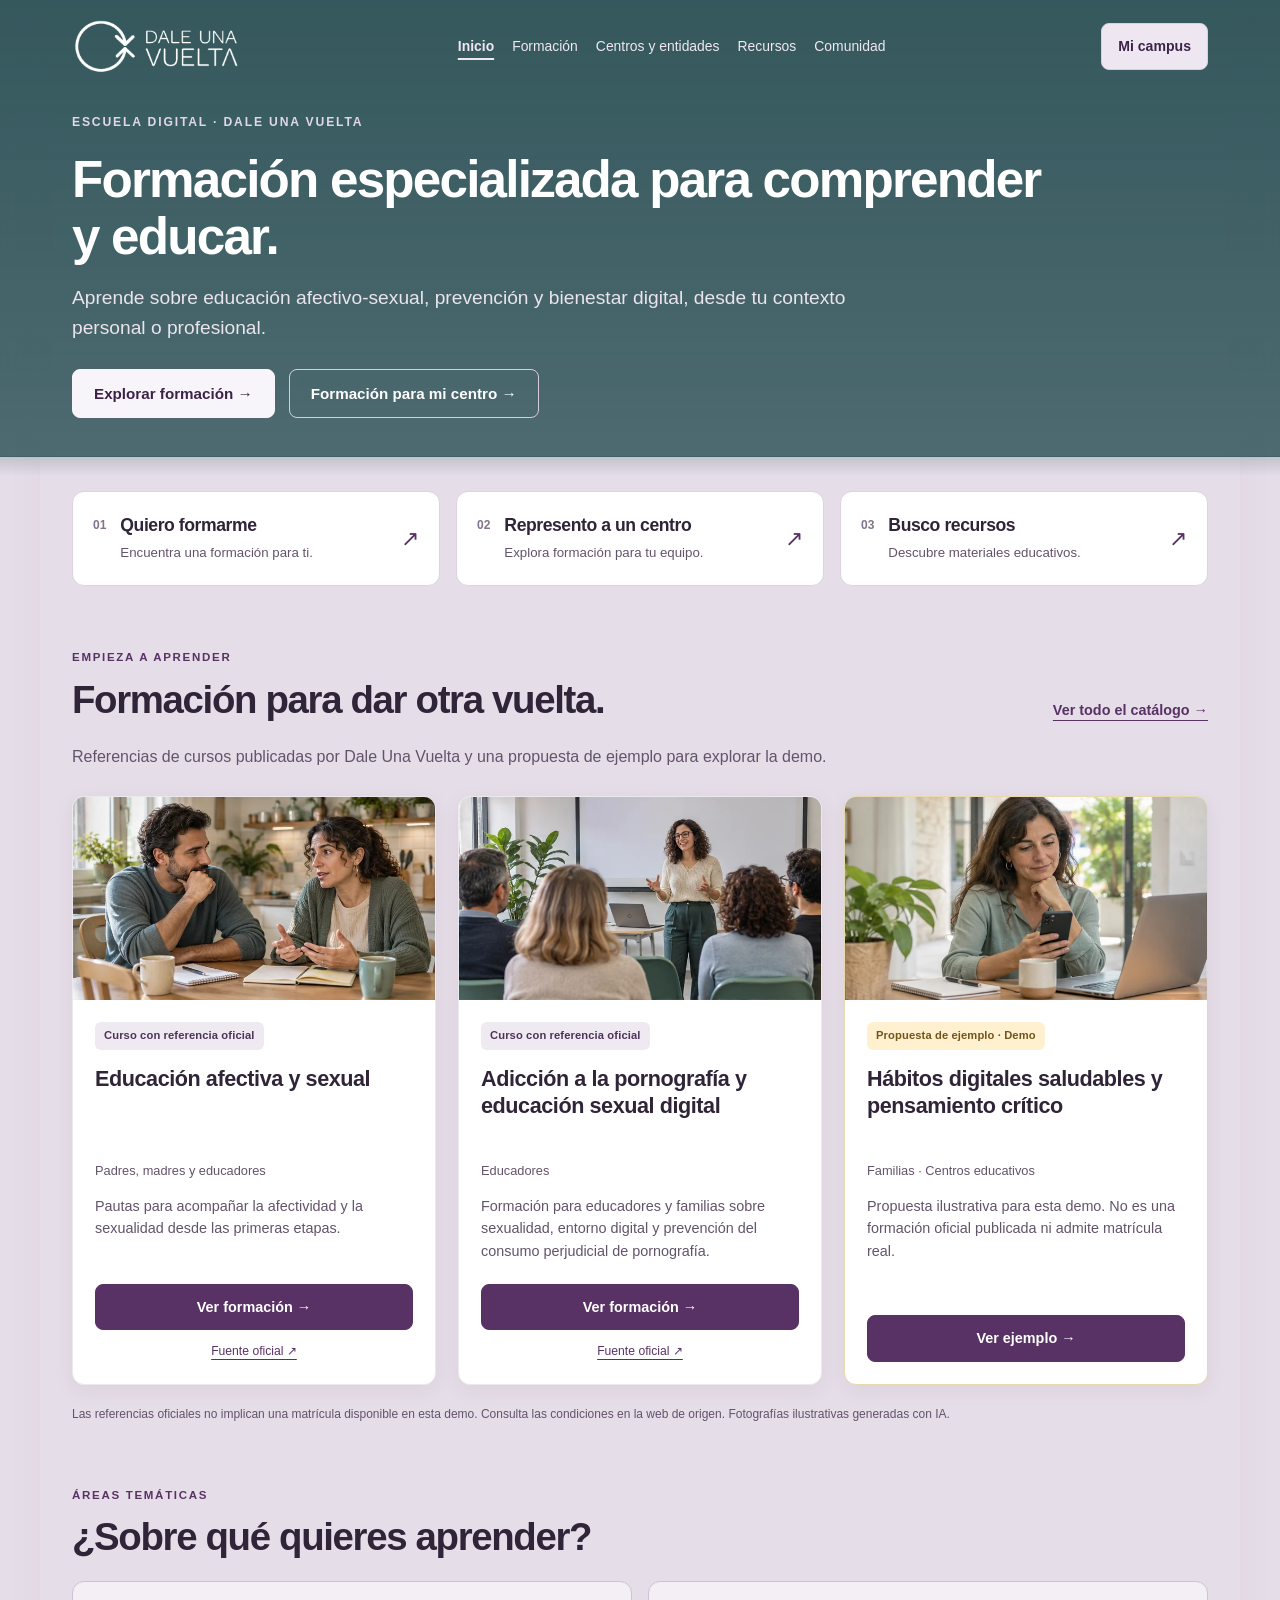
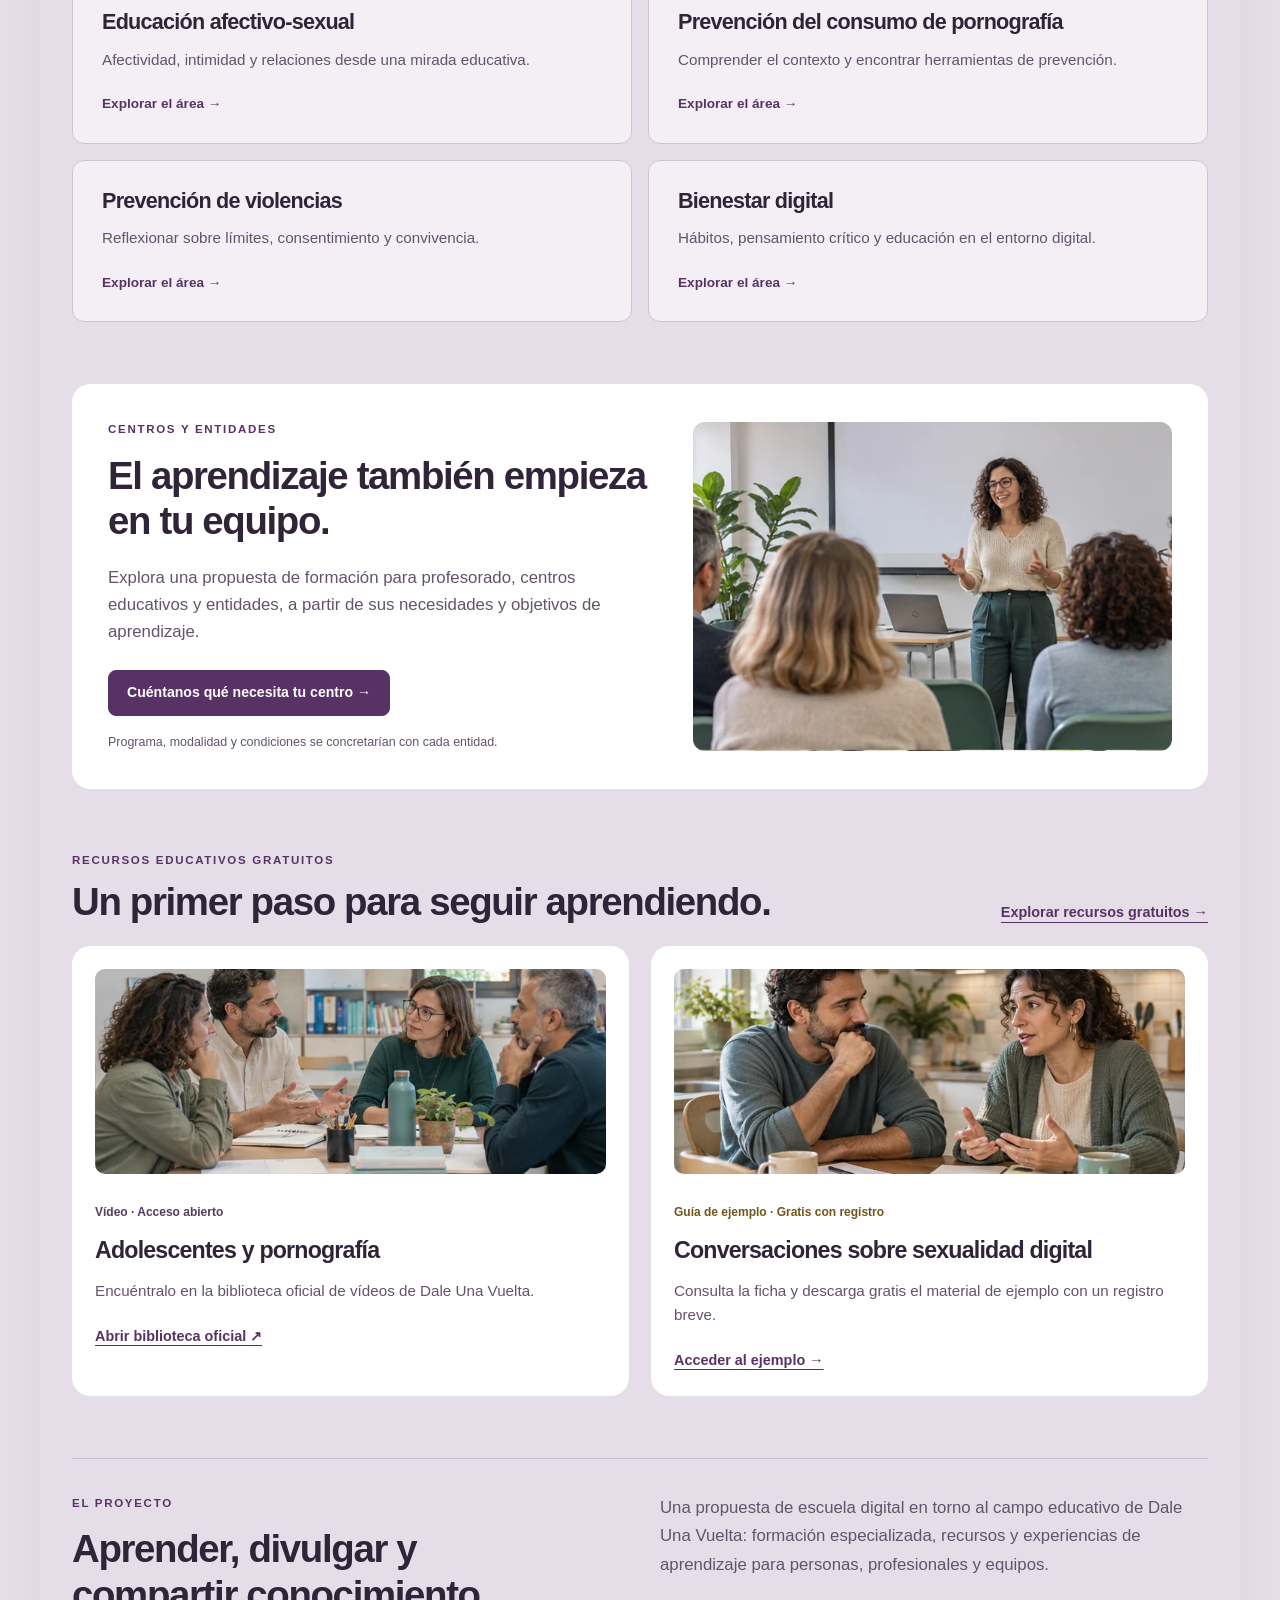
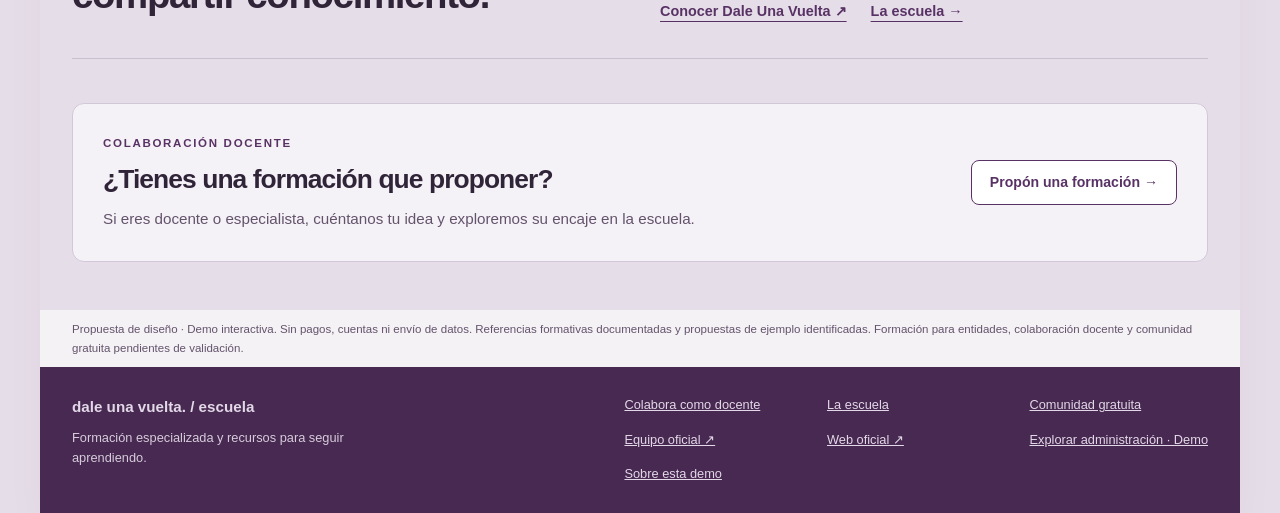
==== campus-original/index.html @ daefb583 "Recupera el campus original de Dale Una Vuelta con la paleta ASEDEM" ====
<!doctype html>
<html lang="es"><head><meta charset="utf-8"><meta name="viewport" content="width=device-width,initial-scale=1"><meta name="description" content="Escuela Dale Una Vuelta: formación especializada, recursos educativos y aprendizaje compartido."><title>Escuela Dale Una Vuelta</title><link rel="stylesheet" href="css/styles.css"><script defer src="js/data.js"></script><script defer src="js/photos.js"></script><script defer src="js/resources.js"></script><script defer src="js/community.js"></script><script defer src="js/course.js"></script><script defer src="js/catalog.js"></script><script defer src="js/home.js"></script><script defer src="js/professionals.js"></script><script defer src="js/campus.js"></script><script defer src="js/enrolment.js"></script><script defer src="js/unit.js"></script><script defer src="js/learning-content.js"></script><script defer src="js/learning-units.js"></script><script defer src="js/landing.js"></script><script defer src="js/campus-dashboard.js"></script><script defer src="js/campus-services.js"></script><script defer src="js/app.js"></script></head><body>
<a class="skip" href="#main">Saltar al contenido</a><div class="shell">
<header class="site-header"><div class="header-inner"><a class="brand" href="#/" aria-label="Dale Una Vuelta, inicio"><img src="assets/duv-logo.png" alt="Dale Una Vuelta" width="1006" height="338"></a><nav id="site-nav" class="site-nav" aria-label="Navegación principal"><a href="#/" data-nav="inicio">Inicio</a><a href="#/formacion" data-nav="catalogo">Formación</a><a href="#/centros-y-entidades" data-nav="centros">Centros y entidades</a><a href="#/recursos" data-nav="recursos">Recursos</a><a href="#/comunidad" data-nav="comunidad">Comunidad</a></nav><div id="campus-user" hidden></div><div class="header-controls"><a href="#/campus" data-nav="campus" class="campus-link">Mi campus</a><button class="menu-toggle" aria-controls="site-nav" aria-expanded="false">Menú</button></div></div><div id="header-mission" class="header-mission"><div class="header-mission-content"><div class="home-hero-eyebrow">Escuela digital · Dale Una Vuelta</div><h1>Formación especializada para comprender y educar.</h1><p>Aprende sobre educación afectivo-sexual, prevención y bienestar digital, desde tu contexto personal o profesional.</p><div class="actions home-hero-actions"><a class="primary" href="#/formacion">Explorar formación →</a><a class="secondary" href="#/centros-y-entidades">Formación para mi centro →</a></div></div></div></header>
<main id="main" tabindex="-1">
<aside id="campus-sidebar" hidden></aside>
<section id="inicio" class="view page home-page home-redesign">
<section class="home-profiles" aria-labelledby="home-profiles-title"><h2 id="home-profiles-title" class="sr-only">Encuentra tu punto de partida</h2><a href="#/formacion" class="home-profile"><span class="home-profile-number" aria-hidden="true">01</span><div><h3>Quiero formarme</h3><p>Encuentra una formación para ti.</p></div><span aria-hidden="true">↗</span></a><a href="#/centros-y-entidades" class="home-profile"><span class="home-profile-number" aria-hidden="true">02</span><div><h3>Represento a un centro</h3><p>Explora formación para tu equipo.</p></div><span aria-hidden="true">↗</span></a><a href="#/recursos" class="home-profile"><span class="home-profile-number" aria-hidden="true">03</span><div><h3>Busco recursos</h3><p>Descubre materiales educativos.</p></div><span aria-hidden="true">↗</span></a></section>
<section class="home-section" aria-labelledby="home-courses-title"><div class="home-section-heading"><div><div class="eyebrow">Empieza a aprender</div><h2 id="home-courses-title">Formación para dar otra vuelta.</h2></div><a class="home-text-link" href="#/formacion">Ver todo el catálogo →</a></div><p class="home-section-lead">Referencias de cursos publicadas por Dale Una Vuelta y una propuesta de ejemplo para explorar la demo.</p><div id="home-featured-courses" class="home-course-grid"></div><p class="small home-source-note">Las referencias oficiales no implican una matrícula disponible en esta demo. Consulta las condiciones en la web de origen. Fotografías ilustrativas generadas con IA.</p></section>
<section class="home-section home-topics" aria-labelledby="home-topics-title"><div class="home-section-heading"><div><div class="eyebrow">Áreas temáticas</div><h2 id="home-topics-title">¿Sobre qué quieres aprender?</h2></div></div><div class="home-topic-grid"><a class="home-topic" href="#/formacion/tema/educacion-afectivo-sexual"><h3>Educación afectivo-sexual</h3><p>Afectividad, intimidad y relaciones desde una mirada educativa.</p><span>Explorar el área →</span></a><a class="home-topic" href="#/formacion/tema/prevencion-pornografia"><h3>Prevención del consumo de pornografía</h3><p>Comprender el contexto y encontrar herramientas de prevención.</p><span>Explorar el área →</span></a><a class="home-topic" href="#/formacion/tema/prevencion-violencias"><h3>Prevención de violencias</h3><p>Reflexionar sobre límites, consentimiento y convivencia.</p><span>Explorar el área →</span></a><a class="home-topic" href="#/formacion/tema/bienestar-digital"><h3>Bienestar digital</h3><p>Hábitos, pensamiento crítico y educación en el entorno digital.</p><span>Explorar el área →</span></a></div></section>
<section class="white-panel home-centres-feature" aria-labelledby="home-centres-title"><div><div class="eyebrow">Centros y entidades</div><h2 id="home-centres-title">El aprendizaje también empieza en tu equipo.</h2><p>Explora una propuesta de formación para profesorado, centros educativos y entidades, a partir de sus necesidades y objetivos de aprendizaje.</p><a class="primary" href="#/centros-y-entidades">Cuéntanos qué necesita tu centro →</a><p class="small">Programa, modalidad y condiciones se concretarían con cada entidad.</p></div><div class="resource-photo home-centres-image" data-resource-photo="1" role="img" aria-label="Fotografía ilustrativa generada con IA de una formación de adultos"></div></section>
<section class="home-section" aria-labelledby="home-resources-title"><div class="home-section-heading"><div><div class="eyebrow">Recursos educativos gratuitos</div><h2 id="home-resources-title">Un primer paso para seguir aprendiendo.</h2></div><a class="home-text-link" href="#/recursos">Explorar recursos gratuitos →</a></div><div class="home-resource-grid"><article class="white-panel home-resource"><div class="resource-photo" data-resource-photo="5" aria-hidden="true"></div><div><span class="home-resource-type">Vídeo · Acceso abierto</span><h3>Adolescentes y pornografía</h3><p>Encuéntralo en la biblioteca oficial de vídeos de Dale Una Vuelta.</p><a href="https://www.daleunavuelta.org/videos/" target="_blank" rel="noopener noreferrer">Abrir biblioteca oficial ↗</a></div></article><article class="white-panel home-resource"><div class="resource-photo" data-resource-photo="0" aria-hidden="true"></div><div><span class="home-resource-type home-example-type">Guía de ejemplo · Gratis con registro</span><h3>Conversaciones sobre sexualidad digital</h3><p>Consulta la ficha y descarga gratis el material de ejemplo con un registro breve.</p><a href="#/recurso/conversaciones-sexualidad-digital">Acceder al ejemplo →</a></div></article></div></section>
<section class="home-section home-about" aria-labelledby="home-about-title"><div><div class="eyebrow">El proyecto</div><h2 id="home-about-title">Aprender, divulgar y compartir conocimiento.</h2></div><div><p>Una propuesta de escuela digital en torno al campo educativo de Dale Una Vuelta: formación especializada, recursos y experiencias de aprendizaje para personas, profesionales y equipos.</p><div class="actions"><a class="home-text-link" href="https://www.daleunavuelta.org/" target="_blank" rel="noopener noreferrer">Conocer Dale Una Vuelta ↗</a><a class="home-text-link" href="#/la-escuela">La escuela →</a></div></div></section>
<aside class="home-collaboration" aria-labelledby="home-partner-title"><div><div class="eyebrow">Colaboración docente</div><h2 id="home-partner-title">¿Tienes una formación que proponer?</h2><p>Si eres docente o especialista, cuéntanos tu idea y exploremos su encaje en la escuela.</p></div><a class="secondary" href="#/colabora-como-docente">Propón una formación →</a></aside>
</section>
<section id="catalogo" class="view page marketplace-page" hidden><div class="marketplace-layout"><aside class="marketplace-sidebar" aria-label="Filtros de formación"><details id="catalog-sidebar-details" open><summary id="catalog-filter-summary">Filtros</summary><div class="sidebar-inner"><h2>Formación</h2><button class="all-courses-link" data-clear-catalog>Ver toda la oferta</button><div id="catalog-filter-groups"></div><p class="filter-disclaimer">Los filtros muestran valores disponibles. La modalidad de las propuestas de ejemplo está por definir.</p><button class="secondary sidebar-clear" data-clear-catalog>Restablecer todo</button></div></details></aside><div class="marketplace-content"><header class="marketplace-heading"><h1>Formación para comprender y acompañar.</h1><p>Talleres, seminarios y cursos online para familias, profesionales y centros educativos.</p></header><div class="marketplace-toolbar"><div><label for="catalog-search">Buscar formaciones</label><input id="catalog-search" type="search" placeholder="Buscar por título, tema o palabra clave…" autocomplete="off"></div><div><label for="catalog-sort">Ordenar formaciones</label><select id="catalog-sort"><option value="recommended">Publicadas primero</option><option value="title">Título: A–Z</option></select></div></div><p class="catalog-demo-note">Las referencias publicadas enlazan a su ficha y fuente oficial. Las tarjetas «Ejemplo» son ficticias. La titularidad y las colaboraciones se identificarán cuando estén confirmadas.</p><div class="catalog-status-row"><p id="catalog-count" role="status" aria-live="polite"></p><button class="catalog-reset-inline" data-clear-catalog>Restablecer todo</button></div><div id="catalog-active-filters" class="catalog-active-filters"></div><div id="catalog-sections"></div><p class="catalog-photo-note">Fotografías ilustrativas generadas con IA; no representan al equipo ni a participantes reales.</p></div></div></section>
<section id="ficha" class="view page" hidden></section>
<section id="inscripcion" class="view page checkout-page" hidden></section>
<section id="recursos" class="view page resource-page library-page" hidden>
 <header class="resource-heading white-panel"><p class="eyebrow">Recursos educativos</p><h1>Biblioteca de recursos gratuitos</h1><p>Guías, vídeos y materiales para familias y profesionales. Explora la biblioteca y consulta las fichas sin registrarte.</p></header>
 <label class="library-search-label" for="resource-search">Buscar recursos</label><input id="resource-search" type="search" placeholder="Busca por título o temática" autocomplete="off">
 <div id="resource-categories" class="library-categories" aria-label="Categorías de recursos"></div>
 <div class="library-controls">
  <label>Formato<select id="resource-format"><option value="">Todos los formatos</option></select></label>
  <label>Temática<select id="resource-theme"><option value="">Todas las temáticas</option></select></label>
  <button type="button" class="secondary" id="resource-clear">Restablecer filtros</button>
 </div>
 <p id="resource-count" role="status"></p><div id="resource-list" class="library-grid"></div>
 <aside class="library-separate"><h2>Materiales del campus</h2><p>Si estás siguiendo una formación, sus materiales complementarios están en el campus.</p><a href="#/campus/materiales">Ir a materiales del campus →</a></aside>
 <aside class="library-separate library-training"><p class="eyebrow">Formación · Sección independiente</p><h2>Profundiza con una formación</h2><p>Explora el curso de ejemplo sobre pornografía, adolescencia y educación sexual digital.</p><a href="#/curso/pornografia-adolescencia-educacion-sexual-digital">Ver ficha del curso →</a></aside>
</section>
<section id="recurso-registro" class="view page resource-page library-page" hidden></section>
<section id="campus-materiales" class="view page" hidden></section>
<section id="escuela" class="view page" hidden><div class="hero"><div><div class="eyebrow">La escuela · Propuesta conceptual</div><h1>Aprender para comprender y acompañar.</h1><p>Una propuesta que conecta formación, recursos educativos y comunidad alrededor del campo de trabajo de Dale Una Vuelta.</p><a class="primary" href="#/formacion">Explorar formaciones →</a></div><div class="scene scene-4" role="img" aria-label="Personas compartiendo conocimientos"></div></div><p class="note">Este apartado se desarrollará en el siguiente bloque de diseño.</p><a href="https://www.daleunavuelta.org/" target="_blank" rel="noopener noreferrer">Conocer la organización en su web oficial ↗</a></section>
<section id="docentes" class="view page learning-page" hidden>
<header class="learning-intro"><div class="eyebrow">Colaboración docente</div><h1>Comparte tu conocimiento en la escuela.</h1><p>Si eres docente, especialista o representas a una entidad, puedes proponer una formación para el catálogo de Escuela Dale Una Vuelta. La escuela estudiaría cada propuesta antes de incorporarla.</p></header>
<article class="white-panel professional-team"><div><h2>¿Qué puedes proponer?</h2><p>Un curso online, un taller práctico, un seminario o un itinerario para un equipo. Puedes partir de una idea o de materiales que ya hayas desarrollado.</p><button type="button" class="primary" data-professional-request="partner">Presentar una propuesta de curso →</button><p class="small centres-note">Formulario de demostración. Presentar una propuesta no implica su aceptación.</p></div><div class="resource-photo centres-photo" data-resource-photo="3" role="img" aria-label="Fotografía ilustrativa de profesionales compartiendo material educativo"></div></article>
<section class="white-panel learning-next"><h2>Qué valoraríamos</h2><ul><li>Encaje con la educación afectivo-sexual, el bienestar digital, la prevención de violencias u otras temáticas afines.</li><li>Un público bien definido, objetivos de aprendizaje observables y actividades aplicables a su contexto.</li><li>Contenidos rigurosos, fuentes identificables, materiales accesibles y un enfoque respetuoso.</li></ul></section>
<section class="centres-process" aria-labelledby="collaboration-process-title"><h2 id="collaboration-process-title">De la propuesta a la publicación</h2><ol><li class="white-panel"><h3>Presentación</h3><p>Describe el curso, a quién se dirige y qué podrá aplicar el alumnado.</p></li><li class="white-panel"><h3>Revisión</h3><p>El equipo estudiaría el encaje y podría pedir aclaraciones o ajustes pedagógicos.</p></li><li class="white-panel"><h3>Acuerdo y publicación</h3><p>Si la propuesta avanza, se acordarían las responsabilidades y condiciones. La publicación requeriría la validación final de la escuela.</p></li></ol></section>
<section class="learning-faq" aria-labelledby="collaboration-faq-title"><h2 id="collaboration-faq-title">Preguntas frecuentes</h2>
<details><summary>¿Cómo se tratarán la autoría y los derechos de uso?</summary><p>El reconocimiento de la autoría y los permisos de uso, adaptación y distribución se acordarían por escrito para cada colaboración.</p></details>
<details><summary>¿Quién se encargaría de la producción?</summary><p>La propuesta puede partir de materiales existentes o de un curso por desarrollar. El alcance del diseño pedagógico, la edición y la producción técnica se definiría en el acuerdo.</p></details>
<details><summary>¿Cómo se incorporaría la formación al catálogo?</summary><p>Las propuestas seleccionadas podrían incorporarse al catálogo tras la revisión, el acuerdo y la validación final. El marketplace se plantea como un catálogo seleccionado por la escuela.</p></details>
<details><summary>¿Hay condiciones económicas establecidas?</summary><p>El precio, la remuneración y el posible reparto de ingresos se negociarían individualmente antes de publicar. El envío de la propuesta no implica aceptación ni compromiso económico.</p></details>
</section>
<div class="white-panel learning-next"><h2>¿Tienes una formación en mente?</h2><button type="button" class="primary" data-professional-request="partner">Probar el formulario →</button></div>
</section>
<section id="comunidad" class="view page learning-page community-page" hidden>
<header class="learning-intro"><div class="eyebrow">Comunidad gratuita · Propuesta</div><h1>Aprender también es compartir.</h1><p>Un espacio abierto para descubrir recursos educativos y conectar miradas en torno a la educación, la prevención y el aprendizaje.</p></header>
<div class="community-possibilities"><article class="white-panel"><h2>Recursos abiertos</h2><p>Explora los vídeos y materiales de la biblioteca. Los recursos abiertos se pueden consultar sin cuenta.</p><a href="#/recursos">Explorar recursos →</a></article><article class="white-panel"><h2>Intercambio de experiencias</h2><p>Una propuesta de espacio para compartir herramientas y reflexiones sobre la práctica educativa.</p><p class="small">Dinámica y participación pendientes de validación.</p></article><article class="white-panel"><h2>Encuentros de aprendizaje</h2><p>Una posible vía para conversar sobre temas formativos y aprender entre disciplinas.</p><p class="small">No hay encuentros ni calendario anunciados en esta demo.</p></article></div>
<section class="white-panel community-invitation"><div><h2>Sigamos aprendiendo juntos.</h2><p>Prueba cómo podrías manifestar interés en recibir novedades de esta propuesta educativa gratuita.</p></div><button class="primary" data-community-interest>Avisadme de las novedades →</button></section>
<section class="learning-faq" aria-labelledby="community-faq-title"><h2 id="community-faq-title">Sobre esta propuesta</h2><details><summary>¿La comunidad es gratuita?</summary><p>Sí, la propuesta es gratuita. Los recursos abiertos y las actividades de aprendizaje son su eje. El espacio de participación y sus dinámicas todavía están por definir.</p></details><details><summary>¿Participar da acceso a todos los cursos?</summary><p>No. Cada curso tiene su propio acceso individual. La comunidad y el registro gratuito de recursos no incluyen matrícula ni acceso a las formaciones del campus.</p></details><details><summary>¿Puedo utilizar ya el espacio de participación?</summary><p>Esta demo muestra el concepto y un recorrido de interés simulado. No crea cuentas, envía solicitudes ni abre un foro real.</p></details></section>
<div class="white-panel learning-next"><h2>¿Quieres profundizar en un tema?</h2><p>Consulta las fichas de formación o explora una propuesta para tu centro.</p><div class="actions"><a class="primary" href="#/formacion">Explorar formaciones →</a><a class="secondary" href="#/centros-y-entidades">Formación para centros →</a></div></div></section>
<section id="centros" class="view page learning-page centres-page organisation-page" hidden>
 <header class="learning-hero">
  <p class="eyebrow">Formación para organizaciones · Demostración</p>
  <h1>Formación para centros y entidades</h1>
  <p>Define qué necesita aprender tu equipo y en qué situaciones debe poder aplicarlo. La propuesta parte de vuestro contexto y de un objetivo de aprendizaje compartido.</p>
 </header>
 <article class="white-panel professional-team">
  <div><h2>Un punto de partida para tu equipo</h2><p>Para equipos directivos, docentes, profesionales de intervención y responsables de formación que buscan trabajar criterios comunes y aplicarlos en su práctica.</p><button type="button" class="primary" data-centres-start>Cuéntanos qué necesita tu centro →</button></div>
  <div class="resource-photo centres-photo" data-resource-photo="1" role="img" aria-label="Fotografía ilustrativa generada con IA de una formación de adultos"></div>
 </article>
 <section class="organisation-block" aria-labelledby="centres-formats"><p class="eyebrow">Opciones a valorar</p><h2 id="centres-formats">Formatos y modalidades</h2>
  <div class="organisation-grid">
   <article class="white-panel"><h3>Sesión de sensibilización</h3><p>Un primer acercamiento para compartir conceptos y abrir preguntas en el equipo.</p></article>
   <article class="white-panel"><h3>Taller aplicado</h3><p>Trabajo con situaciones ficticias, decisiones y pautas que puedan trasladarse a la práctica.</p></article>
   <article class="white-panel"><h3>Itinerario para equipos</h3><p>Varias actividades conectadas con un objetivo común y una aplicación final al contexto del centro.</p></article>
  </div>
  <p class="organisation-note">Son ejemplos de diseño. La modalidad presencial, online o mixta, así como la duración y la disponibilidad, se valorarían para cada solicitud.</p>
 </section>
 <section class="organisation-block" aria-labelledby="centres-topics"><h2 id="centres-topics">Áreas temáticas de interés</h2>
  <div class="organisation-grid">
   <article class="white-panel"><h3>Educación afectivo-sexual</h3><p>Escucha, consentimiento, límites y conversaciones educativas.</p></article>
   <article class="white-panel"><h3>Prevención del consumo de pornografía</h3><p>Lectura crítica de representaciones y acompañamiento de preguntas en la adolescencia.</p></article>
   <article class="white-panel"><h3>Bienestar digital y prevención de violencias</h3><p>Convivencia, intimidad y criterios educativos para situaciones del entorno digital.</p></article>
  </div>
 </section>
 <section class="centres-process organisation-block" aria-labelledby="centres-process-title"><h2 id="centres-process-title">De la necesidad a la propuesta</h2>
  <ol><li class="white-panel"><h3>Describe el contexto</h3><p>Indica el público, el tamaño del grupo y qué necesita aprender el equipo.</p></li><li class="white-panel"><h3>Valorar el encaje</h3><p>En un proceso real se revisarían el objetivo, el punto de partida y la viabilidad de la formación.</p></li><li class="white-panel"><h3>Acordar una propuesta</h3><p>El programa, la modalidad, las fechas y el presupuesto se concretarían con la entidad antes de cualquier compromiso.</p></li></ol>
  <aside class="white-panel organisation-adaptation"><h3>Adaptación al contexto del centro</h3><p>Se podría valorar adaptar los casos, materiales y actividades al perfil y a los objetivos del equipo. El alcance de esa adaptación quedaría por confirmar.</p></aside>
 </section>
 <section class="white-panel organisation-block organisation-request" aria-labelledby="centres-request-title">
  <p class="eyebrow">Solicitud para organizaciones</p><h2 id="centres-request-title" tabindex="-1">Solicita información o presupuesto</h2>
  <p class="checkout-notice">Demostración · Usa datos ficticios. El formulario no envía ni almacena datos.</p>
  <form id="centres-request-form" autocomplete="off">
   <div class="organisation-fields">
    <label>Motivo de la solicitud<select name="purpose" required><option value="">Selecciona una opción</option><option>Información</option><option>Presupuesto orientativo</option></select></label>
    <label>Tipo de entidad<select name="entity" required><option value="">Selecciona una opción</option><option>Centro educativo</option><option>Entidad social o socioeducativa</option><option>Administración pública</option><option>Otra organización</option></select></label>
    <label>Público destinatario<select name="audience" required><option value="">Selecciona una opción</option><option>Equipo directivo</option><option>Docentes y orientación</option><option>Profesionales de intervención</option><option>Responsables de formación</option><option>Equipo mixto u otro colectivo</option></select></label>
    <label>Temática<select name="topic" required><option value="">Selecciona una opción</option><option>Educación afectivo-sexual</option><option>Prevención del consumo de pornografía</option><option>Bienestar digital</option><option>Prevención de violencias</option><option>Otra temática o por definir</option></select></label>
    <label>Número aproximado de participantes<input name="size" type="number" min="1" step="1" required placeholder="Por ejemplo, 25"></label>
    <label>Modalidad preferida (opcional)<select name="mode"><option>Por decidir</option><option>Presencial</option><option>Online</option><option>Mixta</option></select></label>
   </div>
   <label>Necesidades y objetivo del equipo<textarea name="needs" rows="4" maxlength="1200" required placeholder="Por ejemplo, preparar al equipo para responder a preguntas sobre sexualidad digital."></textarea></label>
   <button class="primary" type="submit">Simular solicitud →</button>
  </form>
  <div id="centres-request-status" role="status" tabindex="-1"></div>
 </section>
 <section class="organisation-block organisation-faq" aria-labelledby="centres-faq-title"><h2 id="centres-faq-title">Preguntas frecuentes</h2>
  <details><summary>¿En qué se diferencia de inscribirme en un curso?</summary><p>La solicitud parte de una necesidad compartida del equipo y serviría para valorar una propuesta para la entidad. El catálogo reúne formaciones de acceso individual.</p></details>
  <details><summary>¿Podemos adaptar el contenido y elegir modalidad?</summary><p>Puedes indicar preferencias y objetivos. La adaptación, la modalidad y las fechas se confirmarían tras valorar la solicitud.</p></details>
  <details><summary>¿Hay un precio cerrado por equipo?</summary><p>Esta demo no publica tarifas. En una solicitud operativa, el presupuesto se definiría según el alcance, el grupo y el formato acordado.</p></details>
  <details><summary>¿Qué ocurre al enviar el formulario?</summary><p>Se muestra una confirmación de prueba. Los campos se vacían y no se envía ni se almacena la información.</p></details>
 </section>
 <aside class="white-panel organisation-final"><h2>¿Qué queréis poder hacer después de la formación?</h2><p>Describe el objetivo de tu equipo para empezar a definir la propuesta.</p><button type="button" class="primary" data-centres-start>Solicitar información o presupuesto →</button><p class="small"><a href="#/formacion">Ver el catálogo de formación individual</a></p></aside>
</section>
<section id="campus-login" class="view page campus-login-page" hidden><header class="campus-login-heading"><div class="eyebrow">Campus · Acceso privado</div><h1>Tu espacio para seguir aprendiendo.</h1><p>Accede a tus formaciones y continúa donde lo dejaste.</p></header><section class="white-panel campus-login-card" aria-labelledby="campus-login-title"><h2 id="campus-login-title">Iniciar sesión</h2><form id="campus-login-form"><label for="campus-email">Correo electrónico</label><input id="campus-email" name="email" type="email" autocomplete="username" placeholder="tu-correo@ejemplo.com" maxlength="254" required><label for="campus-password">Contraseña</label><div class="campus-password-field"><input id="campus-password" name="password" type="password" autocomplete="current-password" placeholder="Contraseña de ejemplo" maxlength="128" required><button type="button" id="toggle-campus-password" aria-controls="campus-password" aria-pressed="false">Mostrar</button></div><button type="button" class="text-action campus-forgot" id="campus-forgot-password">¿Has olvidado tu contraseña?</button><p class="small campus-login-note">Demo: utiliza datos de ejemplo. No se envían ni guardan credenciales y no se comprueba una cuenta real.</p><button type="submit" class="primary">Entrar al campus →</button></form><div class="campus-demo-divider"><span>¿Quieres conocer el campus?</span></div><button class="secondary" id="campus-demo-access">Probar con cuenta de demo</button></section><div class="campus-access-explanation"><p>El campus es para quienes están inscritos en una formación, mediante acceso individual o a través de su centro o entidad.</p><p>El registro gratuito de recursos es independiente del acceso al campus.</p><a href="#/formacion">Explorar formaciones</a><span aria-hidden="true"> · </span><a href="#/recursos">Explorar recursos abiertos</a></div></section>
<section id="campus" class="view page study-page" hidden></section>
<section id="campus-services" class="view page study-page" hidden></section>
<section id="campus-curso" class="view page study-page" hidden></section>
<section id="unidad" class="view page unit-page" hidden></section>
<section id="unidad-multiformato" class="view page unit-page" hidden></section>
<section id="landing" class="view page campaign-page" hidden></section>
<section id="not-found" class="view page" hidden><h1>No encontramos esta página.</h1><p>Puedes volver al inicio o consultar el catálogo.</p><a class="primary" href="#/formacion">Explorar formaciones</a></section>
</main><div class="demo-ribbon">Propuesta de diseño · Demo interactiva. Sin pagos, cuentas ni envío de datos. Referencias formativas documentadas y propuestas de ejemplo identificadas. Formación para entidades, colaboración docente y comunidad gratuita pendientes de validación.</div><footer class="site-footer"><div class="footer-heading"><span>dale una vuelta. / escuela</span><p>Formación especializada y recursos para seguir aprendiendo.</p></div><nav class="footer-links" aria-label="Información de la escuela"><a href="#/colabora-como-docente" data-nav="docentes">Colabora como docente</a><a href="#/la-escuela" data-nav="escuela">La escuela</a><a href="#/comunidad" data-nav="comunidad">Comunidad gratuita</a><a href="https://www.daleunavuelta.org/conocenos/" target="_blank" rel="noopener noreferrer">Equipo oficial ↗</a><a href="https://www.daleunavuelta.org/" target="_blank" rel="noopener noreferrer">Web oficial ↗</a><a href="administracion.html">Explorar administración · Demo</a><button class="footer-info-button" data-about-demo>Sobre esta demo</button></nav></footer></div>
<dialog id="demo-dialog" aria-labelledby="dialog-title"><button class="dialog-close" aria-label="Cerrar">×</button><div id="dialog-content"></div></dialog>
</body></html>
<!-- Deployment check: main is tracked by the Vercel Git integration. -->
---- campus-original/css/styles.css ----
:root{--dark:#472951;--green:#593265;--mint:#f1e6f3;--ink:#302438;--muted:#63536b;--line:#e6dce8;--paper:#fff;--radius:16px}
*{box-sizing:border-box}
body{margin:0;background:#faf8f5;color:var(--ink);font-family:Arial,Helvetica,sans-serif;line-height:1.6}
button,input,select{font:inherit}
button,a{-webkit-tap-highlight-color:transparent}
button{cursor:pointer}
a{color:var(--green)}
a,button,input,select,summary{outline-offset:5px}
:focus-visible{outline:3px solid #a14f3d}
a:hover{text-decoration:underline}
h1,h2,h3{line-height:1.18;letter-spacing:-.035em}
h1{font-size:clamp(2rem,3.7vw,3.4rem);margin:14px 0 22px}
h2{font-size:clamp(1.6rem,2.5vw,2rem);margin:0 0 24px}
h3{font-size:1.22rem;margin:12px 0}
p{color:var(--muted);margin:0 0 20px}
img{max-width:100%}
[hidden]{display:none!important}
.shell{max-width:1200px;background:white;margin:28px auto;border-radius:18px;overflow:clip;box-shadow:0 14px 40px #47295109}
.site-header{background:var(--dark);padding:26px 32px;display:flex;align-items:center;justify-content:space-between;gap:24px}
.brand{color:white;text-decoration:none;white-space:nowrap;font-size:1.45rem;font-weight:750;letter-spacing:-1px}
.brand span{font-size:.9rem;font-weight:400;letter-spacing:0}
.brand small{display:block;color:#c8b3d1;font-size:.61rem;letter-spacing:1.5px;margin-top:1px}
.site-nav{display:flex;align-items:center;gap:22px;font-size:.85rem}
.site-nav a{color:#efe8f2;text-decoration:none}
.site-nav a[aria-current=page]{text-decoration:underline;text-underline-offset:7px}
.site-nav .campus-link{background:var(--green);padding:10px 16px;border-radius:8px;font-weight:700}
.menu-toggle{display:none;background:transparent;border:1px solid #ccbcd2;color:white;border-radius:8px;padding:8px 12px}
.skip{position:fixed;top:-100px;left:15px;z-index:10;background:white;padding:12px}
.skip:focus{top:10px}
.page{padding:32px}
.hero{background:var(--mint);border-radius:var(--radius);padding:38px;display:grid;grid-template-columns:1.2fr 1fr;gap:28px;align-items:center}
.hero p{max-width:600px;font-size:1.05rem}
.hero h1{max-width:650px}
.eyebrow{color:var(--green);text-transform:uppercase;font-size:.72rem;letter-spacing:1.7px;font-weight:bold}
.actions{display:flex;gap:14px;flex-wrap:wrap}
.primary,.secondary{display:inline-flex;justify-content:center;align-items:center;text-decoration:none;font-weight:bold;border-radius:8px;padding:12px 18px;line-height:1.4;font-size:.88rem}
.primary{background:var(--green);color:white;border:1px solid var(--green)}
.secondary{background:white;color:var(--green);border:1px solid var(--green)}
.primary:hover{background:#462255;text-decoration:none}
.secondary:hover{background:#f6f3f8;text-decoration:none}
.block{margin-top:38px}
.section-heading{display:flex;justify-content:space-between;align-items:baseline;gap:20px}
.grid{display:grid;grid-template-columns:repeat(3,minmax(0,1fr));gap:18px}
.course-card{border:1px solid var(--line);border-radius:13px;overflow:hidden;display:flex;flex-direction:column;transition:transform .18s,box-shadow .18s}
.course-card:hover{transform:translateY(-3px);box-shadow:0 8px 24px #47295110}
.course-body{padding:20px;display:flex;flex-direction:column;flex:1}
.course-body h3{margin:9px 0 18px}
.course-body p{font-size:.88rem}
.course-body .primary{margin-top:auto}
.tag{display:inline-block;background:var(--mint);padding:4px 10px;border-radius:20px;font-size:.75rem;width:fit-content;color:var(--green)}
.meta{font-size:.8rem;color:var(--muted);margin-bottom:10px}
.scene{background-image:url('../assets/illustrations.webp');background-size:300% 200%;background-repeat:no-repeat;aspect-ratio:1.5;min-width:0}
.scene-0{background-position:0 0}
.scene-1{background-position:50% 0}
.scene-2{background-position:100% 0}
.scene-3{background-position:0 100%}
.scene-4{background-position:50% 100%}
.scene-5{background-position:100% 100%}
.hero .scene{border-radius:12px}
.course-card .scene{aspect-ratio:1.8}
.capture{background:var(--mint);border-radius:var(--radius);padding:30px;display:grid;grid-template-columns:1fr 1.15fr;gap:30px;align-items:center}
.capture h2{max-width:390px}
.resource-grid{display:grid;grid-template-columns:1fr 1fr;gap:16px}
.resource-card{border:1px solid var(--line);border-radius:12px;overflow:hidden;background:white;display:flex;flex-direction:column}
.resource-card .scene{position:relative}
.play{position:absolute;left:50%;top:50%;transform:translate(-50%,-50%);background:white;border-radius:50%;width:42px;height:42px;display:grid;place-items:center;color:var(--green);box-shadow:0 2px 7px #47295122}
.resource-content{padding:16px}
.resource-content h3{font-size:1rem;margin:8px 0 14px}
.resource-content a{font-size:.85rem;font-weight:bold}
.small{font-size:.77rem;color:var(--muted)}
.capture .small{grid-column:1/-1;margin:0;border-top:1px solid #d6cbdb;padding-top:14px}
.community-banner{border:1px solid var(--line);border-radius:var(--radius);display:grid;grid-template-columns:.9fr 1.1fr;gap:30px;align-items:center;overflow:hidden}
.community-banner>div:last-child{padding:24px}
.catalog-hero{background:var(--dark);color:white;display:block;padding:40px}
.catalog-hero .eyebrow{color:#d5c2dd}
.catalog-hero p{color:#ebe4ee;margin:0;max-width:850px}
.search-row{display:grid;grid-template-columns:2fr 1fr;gap:16px}
.field label{display:block;font-size:.8rem;font-weight:bold;margin-bottom:6px}
input[type=search],input[type=text],input[type=email],select{width:100%;padding:13px;border:1px solid #ccbfd1;border-radius:8px;background:white;color:var(--ink)}
.filters{display:flex;flex-wrap:wrap;gap:10px;margin:18px 0}
.filters button{background:white;color:var(--ink);border:1px solid #ccbfd1;border-radius:30px;padding:9px 15px;font-size:.8rem}
.filters button[aria-pressed=true]{background:var(--green);color:white}
.result-count{margin:0 0 18px}
.empty{grid-column:1/-1;padding:36px;background:var(--mint);border-radius:12px}
.breadcrumb{font-size:.8rem;margin:0 0 22px}
.course-hero h1{font-size:clamp(2rem,3.3vw,3rem)}
.detail-layout{display:grid;grid-template-columns:minmax(0,1.7fr) minmax(260px,.9fr);gap:32px;align-items:start}
.summary-card{padding:24px;border:1px solid var(--line);border-radius:var(--radius);position:sticky;top:24px}
.summary-card h2{font-size:1.4rem}
.summary-card ul{padding:0;list-style:none}
.summary-card li{padding:12px 0;border-bottom:1px solid var(--line);font-size:.9rem}
.summary-card .primary{width:100%;margin-bottom:12px}
.checklist{padding:0;list-style:none}
.checklist li{padding-left:30px;position:relative;margin-bottom:18px;font-size:.95rem}
.checklist li:before{content:'✓';position:absolute;left:0;color:var(--green);font-weight:bold}
details{border:1px solid var(--line);border-radius:9px;margin-bottom:10px;overflow:hidden}
summary{padding:15px 18px;font-weight:bold;cursor:pointer;font-size:.95rem}
details[open] summary{background:var(--mint)}
details ul{padding:0 28px 0 42px;font-size:.9rem}
.authors{padding:24px;border-radius:12px;background:var(--mint)}
.authors h2{font-size:1.35rem}
.authors p{margin:0}
.resource-strip{background:var(--mint);border-radius:12px;padding:25px;display:flex;justify-content:space-between;align-items:center;gap:24px}
.resource-strip h2{margin:0 0 10px;font-size:1.5rem}
.resource-strip p{margin:0}
.site-footer{background:var(--dark);color:#e3d8e8;padding:22px 32px;display:flex;justify-content:space-between;gap:15px;flex-wrap:wrap;font-size:.73rem}
.site-footer a{color:#e3d8e8}
.demo-ribbon{background:#f5f2f6;padding:10px 32px;font-size:.72rem;color:var(--muted)}
dialog{border:1px solid var(--line);border-radius:18px;max-width:520px;width:calc(100% - 32px);padding:28px;color:var(--ink)}
dialog::backdrop{background:#47295180}
.dialog-close{float:right;border:0;background:var(--mint);border-radius:50%;width:34px;height:34px}
.dialog-form{display:grid;gap:15px}
.dialog-form label{font-size:.85rem}
.dialog-form input:not([type=checkbox]){display:block;margin-top:6px}
.status{font-size:.88rem;color:var(--green);margin-top:14px}
.view:not(.page){padding:32px}
.view .section{padding:30px 0}
.view .soft{background:#f7f4f8;padding:24px;border-radius:12px}
.card{border:1px solid var(--line);background:white;border-radius:12px;padding:20px}
.row{display:grid;grid-template-columns:1fr 1fr;gap:22px}
.form{max-width:540px;margin:auto;padding:25px;border:1px solid var(--line);border-radius:14px;background:white}
.form label{font-size:.85rem}
.form input:not([type=checkbox]){margin:7px 0 15px}
.note{background:var(--mint);border-left:4px solid var(--green);padding:15px;margin:20px 0;font-size:.85rem}
.progress{background:#e4dbe8;height:10px;border-radius:20px;overflow:hidden}
.progress>div{height:100%;background:var(--green)}
.accordion{width:100%;text-align:left;padding:16px;border:1px solid var(--line);border-radius:8px;margin:5px 0;background:white;color:var(--ink)}
.answer{display:none;padding:12px}
.answer.on{display:block}
.illustration{text-align:center;font-size:90px}
@media(max-width:1000px){.shell{margin:0;border-radius:0}
.site-header{flex-wrap:wrap}
.site-nav{gap:18px}
.hero{padding:28px;gap:20px}
.capture{grid-template-columns:1fr}
.detail-layout{grid-template-columns:minmax(0,1.5fr) minmax(240px,1fr)}
}
@media(max-width:700px){.page,.view:not(.page){padding:20px}
.site-header{padding:18px 20px;gap:12px}
.brand{font-size:1.2rem}
.menu-toggle{display:block}
.site-nav{display:none;width:100%;flex-direction:column;align-items:stretch;padding-top:12px}
.site-nav.open{display:flex}
.site-nav a{padding:8px}
.hero,.grid,.detail-layout,.community-banner,.search-row,.row{grid-template-columns:1fr}
.hero{padding:25px}
.hero .scene{max-width:420px;width:100%;margin:auto}
.course-hero .scene{max-width:330px}
.course-card .scene{aspect-ratio:1.8}
.course-body h3{min-height:0}
.capture{padding:22px;gap:20px}
.resource-grid{gap:12px}
.resource-content{padding:12px}
.resource-content h3{font-size:.92rem}
.resource-strip{align-items:start;flex-direction:column}
.summary-card{position:static;grid-row:1}
.community-banner .scene{max-height:230px}
.community-banner>div:last-child{padding:0 22px 22px}
.section-heading{align-items:start;flex-direction:column;gap:0}
.site-footer,.demo-ribbon{padding:16px 20px}
.block{margin-top:30px}
h1{letter-spacing:-1px}
.catalog-hero{padding:28px}
.filters button{padding:9px 12px}
.actions>*{flex:1;text-align:center}
.resource-strip .primary{width:100%}
}
@media(prefers-reduced-motion:reduce){*{scroll-behavior:auto!important;transition:none!important}
}
#main:focus{outline:none}
.sr-only{position:absolute;width:1px;height:1px;padding:0;margin:-1px;overflow:hidden;clip:rect(0,0,0,0);white-space:nowrap;border:0}
.resource-mode main{background:#e5dde8}
.resource-page{max-width:1060px;margin:0 auto}
.white-panel{background:#fff;border-radius:18px;padding:30px;border:1px solid #fff}
.resource-heading h1{max-width:760px;font-size:clamp(2.25rem,4.6vw,3.9rem);margin:14px 0 18px}
.resource-heading p{max-width:670px;margin:0;font-size:1.1rem}
.resource-search{margin-top:25px}
.resource-search input{background:#fff;border-color:#cbc2cf}
.resource-filters{gap:12px}
.resource-filters button{min-width:85px;border-radius:9px}
.resource-list{display:grid;gap:14px}
.resource-row{background:#fff;border:1px solid #fff;border-radius:16px;padding:15px 20px;display:grid;grid-template-columns:140px minmax(0,1fr) 30px;gap:22px;align-items:center;color:var(--ink);text-decoration:none;transition:border-color .15s,box-shadow .15s}
.resource-row:hover{border-color:var(--green);box-shadow:0 5px 15px #4729510c;text-decoration:none}
.resource-thumb{display:block;width:140px;aspect-ratio:1.8;border-radius:10px;position:relative}
.resource-thumb .play{width:29px;height:29px;font-size:.72rem}
.resource-row-text{display:flex;flex-direction:column;gap:7px}
.resource-row-text strong{font-size:1.2rem;line-height:1.2;letter-spacing:-.02em}
.resource-row-text>span{font-size:.82rem;color:var(--muted)}
.resource-arrow{font-size:1.65rem;line-height:1}
.resource-community{display:flex;justify-content:space-between;gap:20px;align-items:center;margin-top:30px}
.resource-community h2{margin:0;font-size:1.4rem}
.resource-detail-grid{display:grid;grid-template-columns:1.1fr 1fr;gap:24px;align-items:start}
.resource-title-row{display:grid;grid-template-columns:minmax(0,1fr) 125px;gap:16px;align-items:start}
.resource-title-row h1{font-size:clamp(1.8rem,2.8vw,2.5rem);margin:0 0 22px}
.resource-small-art{width:125px;aspect-ratio:1.6;border-radius:10px}
.resource-meta{font-size:.85rem;color:var(--ink);margin:0 0 15px}
.resource-information h2{font-size:1.4rem;margin:22px 0 12px}
.resource-information ul{padding-left:22px;margin:0 0 20px;font-size:.95rem}
.resource-information li{margin-bottom:7px}
.resource-information li::marker{color:var(--green)}
.resource-information>.small{margin:20px 0 0}
.resource-form-panel h2{font-size:1.5rem}
.resource-access-form{display:grid;gap:8px}
.resource-access-form>label:not(.optional-news){font-size:.85rem;font-weight:bold}
.resource-access-form input:not([type=checkbox]),.resource-access-form select{margin:0 0 10px}
.optional-news{display:flex;align-items:start;gap:10px;margin:8px 0 14px;font-size:.82rem}
.optional-news input{margin:5px 0 0;flex-shrink:0;width:17px;height:17px}
.resource-access-form>.small{margin:8px 0 0;text-align:center}
.resource-access-note{display:flex;gap:14px;align-items:center;margin:24px 0 0;font-size:.9rem;padding:22px 28px}
.resource-access-note>span{font-size:1.4rem}
.resource-confirm-heading h1{font-size:clamp(2.2rem,4vw,3.6rem);max-width:720px;margin:14px 0 18px}
.success-mark{display:inline-grid;place-items:center;border:2px solid var(--green);border-radius:50%;width:42px;height:42px;color:var(--green);font-size:1.7rem}
.resource-confirm-heading .actions{margin-top:24px}
.resource-confirm-heading>.small{margin:18px 0 0}
.resource-recommendation,.resource-community-confirm{margin-top:24px}
.resource-course-row{display:flex;gap:24px;align-items:center}
.resource-course-row h3{margin-top:0}
.resource-course-row p{margin-bottom:15px}
.resource-course-row .resource-small-art{width:140px;flex-shrink:0}
.resource-community-row{display:grid;grid-template-columns:1fr 150px;gap:24px;align-items:center}
.resource-community-row .resource-small-art{width:150px}
.resource-community-confirm h2,.resource-recommendation h2{font-size:1.8rem}
.resource-campus-link{text-align:center;font-size:.9rem;margin:30px 0 8px}
.resource-campus-link a{font-weight:bold}
.resource-empty h2{font-size:1.4rem}
@media(max-width:1000px){.resource-detail-grid{grid-template-columns:1fr}
.resource-title-row{grid-template-columns:minmax(0,1fr) 140px}
.resource-title-row .resource-small-art{width:140px}
.resource-information{min-height:0}
}
@media(max-width:700px){.white-panel{padding:22px;border-radius:15px}
.resource-heading h1{font-size:2.2rem}
.resource-heading p{font-size:1rem}
.resource-row{grid-template-columns:85px minmax(0,1fr) 18px;gap:12px;padding:13px}
.resource-thumb{width:85px;aspect-ratio:1.4}
.resource-row-text strong{font-size:1rem}
.resource-row-text>span{font-size:.73rem}
.resource-arrow{font-size:1.3rem}
.resource-filters{gap:7px}
.resource-filters button{min-width:0;flex:1;padding:9px 6px;font-size:.77rem}
.resource-community{flex-direction:column;align-items:start;gap:15px}
.resource-community h2{font-size:1.2rem}
.resource-title-row{grid-template-columns:minmax(0,1fr) 90px;gap:12px}
.resource-title-row h1{font-size:1.6rem}
.resource-title-row .resource-small-art{width:90px;aspect-ratio:1.2}
.resource-detail-grid{gap:18px}
.resource-access-note{font-size:.8rem;padding:19px}
.resource-confirm-heading h1{font-size:2.2rem}
.resource-course-row{gap:15px;align-items:start}
.resource-course-row .resource-small-art{width:85px}
.resource-course-row h3{font-size:1.05rem}
.resource-course-row p{font-size:.85rem}
.resource-community-row{grid-template-columns:1fr 85px;gap:12px}
.resource-community-row .resource-small-art{width:85px}
.resource-confirm-heading .actions{flex-direction:column}
.resource-confirm-heading .actions>*{width:100%}
.resource-community-confirm h2,.resource-recommendation h2{font-size:1.45rem}
}
:root{--header-height:98px}
.shell{margin:0 auto;border-radius:0;background:#e5dde8;overflow:clip}
body{background:#e5dde8}
.site-header{position:fixed;inset:0 0 auto;z-index:40;display:block;padding:0;background:linear-gradient(180deg,rgba(18,62,66,.96),rgba(18,62,66,.84));-webkit-backdrop-filter:blur(16px);backdrop-filter:blur(16px);color:white;border-bottom:1px solid #ffffff19}
.site-header:after{content:'';position:absolute;bottom:-20px;left:0;right:0;height:20px;pointer-events:none;background:linear-gradient(to bottom,rgba(18,62,66,.17),transparent)}
.header-inner{max-width:1200px;margin:auto;padding:18px 32px;display:flex;align-items:center;justify-content:space-between;gap:26px}
.brand{display:inline-flex;align-items:center;flex-shrink:0}
.brand img{display:block;width:170px;height:auto;aspect-ratio:1006/338;object-fit:contain}
.site-nav{gap:22px;font-size:.88rem}
.site-nav .campus-link{background:transparent;border:1px solid #d2beda;color:white}
.site-nav a:hover{color:#fff}
.header-mission{max-width:1200px;margin:0 auto;padding:22px 32px 44px}
.header-mission h1{color:white;font-size:clamp(2rem,4.2vw,3.65rem);max-width:1080px;line-height:1.12;letter-spacing:-.035em;margin:0 0 18px;font-weight:750}
.header-mission p{color:#d5c2dd;font-size:clamp(1.15rem,2.3vw,1.85rem);margin:0;line-height:1.3}
#main{padding-top:var(--header-height)}
.page,.view:not(.page){scroll-margin-top:calc(var(--header-height) + 24px)}
.home-page{padding:52px 32px 40px;display:grid;gap:34px}
.home-page .white-panel{padding:38px}
.home-training h2{font-size:clamp(2rem,4vw,3.1rem);margin:14px 0}
.home-training>p{font-size:1.25rem;margin-bottom:28px}
.home-training .primary{font-size:1rem;padding:15px 24px}
.summary-card{top:calc(var(--header-height) + 24px)}
dialog{max-height:calc(100dvh - 40px);overflow-y:auto}
a,button,summary,input,select{scroll-margin-top:calc(var(--header-height) + 24px)}
@media(max-width:1000px){.header-inner{flex-wrap:wrap;gap:16px}
.site-nav{gap:18px}
.brand img{width:155px}
.header-mission{padding-top:16px}
}
@media(max-width:700px){.header-inner{padding:15px 20px;gap:10px}
.brand img{width:145px}
.header-mission{padding:8px 20px 28px}
.header-mission h1{font-size:1.8rem;max-width:100%;margin-bottom:14px}
.header-mission p{font-size:1.1rem}
.site-header:has(.site-nav.open) .header-mission{display:none}
.site-nav{max-height:60dvh;overflow-y:auto}
.home-page{padding:30px 20px;gap:24px}
.home-page .white-panel{padding:25px}
.home-training h2{font-size:2rem}
.home-training>p{font-size:1.05rem}
.site-nav .campus-link{text-align:center}
}
.marketplace-page{max-width:none;padding:34px 28px;background:#faf9fb}
.marketplace-layout{display:grid;grid-template-columns:220px minmax(0,1fr);gap:32px}
.marketplace-sidebar{position:sticky;top:calc(var(--header-height) + 20px);align-self:start;max-height:calc(100dvh - var(--header-height) - 36px);overflow:auto;padding-right:12px;scrollbar-width:thin}
.marketplace-sidebar details{border:0;overflow:visible;margin:0;border-radius:0}
.marketplace-sidebar summary{display:none}
.sidebar-inner h2{font-size:1.1rem;margin:0 0 18px;letter-spacing:0}
.all-courses-link{padding:0 0 0 10px;border:0;border-left:3px solid var(--green);color:var(--green);background:none;text-align:left;font-size:.9rem;font-weight:bold;margin-bottom:22px}
.catalog-filter-group{border:0;border-top:1px solid var(--line);margin:0;padding:22px 0 16px;min-width:0}
.catalog-filter-group legend{float:left;width:100%;font-size:.92rem;font-weight:bold;margin-bottom:14px}
.catalog-filter-group label{clear:both;display:flex;gap:9px;align-items:start;margin:12px 0;font-size:.84rem;line-height:1.4;color:#605763;cursor:pointer}
.catalog-filter-group input{accent-color:var(--green);margin:3px 0 0;width:15px;height:15px;flex-shrink:0}
.filter-disclaimer{font-size:.71rem;line-height:1.5;margin:10px 0 20px}
.sidebar-clear{font-size:.78rem;padding:8px 12px}
.marketplace-heading{border-bottom:1px solid var(--line);padding-bottom:22px;margin-bottom:24px;scroll-margin-top:calc(var(--header-height) + 20px)}
.marketplace-heading h1{font-size:clamp(1.9rem,3.2vw,2.65rem);margin:0 0 16px;line-height:1.16}
.marketplace-heading p{font-size:.93rem;margin:0;max-width:750px}
.marketplace-toolbar{display:grid;grid-template-columns:minmax(0,1fr) 180px;gap:15px}
.marketplace-toolbar input,.marketplace-toolbar select{font-size:.86rem;min-height:46px}
.catalog-demo-note{font-size:.72rem;margin:12px 0 0;color:#736c76}
.catalog-status-row{display:flex;align-items:center;justify-content:space-between;margin:20px 0 6px;font-size:.8rem}
.catalog-status-row p{margin:0}
.catalog-reset-inline,.catalog-see-all{background:none;border:0;color:var(--green);font-weight:bold;font-size:.8rem;padding:5px;cursor:pointer}
.catalog-reset-inline:hover,.catalog-see-all:hover{text-decoration:underline}
.catalog-active-filters{display:flex;gap:8px;flex-wrap:wrap}
.catalog-active-filters button{font-size:.7rem;background:var(--mint);border:1px solid var(--line);border-radius:20px;padding:6px 10px;color:var(--green)}
.catalog-shelf{margin-top:28px;scroll-margin-top:calc(var(--header-height) + 20px)}
.catalog-shelf-heading{display:flex;justify-content:space-between;align-items:baseline;gap:15px;margin-bottom:20px}
.catalog-shelf-heading h2{font-size:1.6rem;letter-spacing:-.02em;margin:0}
.market-course-grid{display:grid;grid-template-columns:repeat(3,minmax(0,1fr));gap:22px}
.market-course-card{background:white;border-radius:12px;box-shadow:0 5px 20px #47295111;overflow:hidden;display:flex;flex-direction:column;border:1px solid #ece9ee;transition:box-shadow .18s,transform .18s}
.market-course-card:hover{box-shadow:0 10px 26px #47295120;transform:translateY(-2px)}
.catalog-photo{background-image:url('../assets/course-photos.webp');background-size:300% 200%;background-repeat:no-repeat;aspect-ratio:16/9;position:relative;overflow:hidden}
.catalog-photo-0{background-position:0 0}
.catalog-photo-1{background-position:50% 0}
.catalog-photo-2{background-position:100% 0}
.catalog-photo-3{background-position:0 100%}
.catalog-photo-4{background-position:50% 100%}
.catalog-photo-5{background-position:100% 100%}
.market-photo-link{display:block;text-decoration:none}
.catalog-example-label{position:absolute;left:10px;top:10px;color:var(--ink);background:#fff7d9;border-radius:20px;padding:4px 8px;font-size:.62rem;font-weight:bold;line-height:1.4}
.catalog-photo-meta{position:absolute;bottom:0;left:0;right:0;padding:20px 12px 8px;background:linear-gradient(transparent,rgba(12,37,40,.85));color:white;font-size:.75rem;line-height:1.3}
.market-course-body{padding:16px;display:flex;flex-direction:column;flex:1}
.market-course-body h3{font-size:1.08rem;line-height:1.25;letter-spacing:-.02em;margin:0 0 12px;min-height:4.05em}
.market-course-body h3 a{color:var(--ink);text-decoration:none}
.market-course-body h3 a:hover{text-decoration:underline}
.market-audience{font-size:.74rem;margin:0 0 10px;color:#736a77}
.market-topic{font-size:.75rem;margin:0 0 16px;color:#736a77}
.market-recognition{font-size:.7rem;color:var(--green);margin-bottom:12px}
.market-course-body>.primary{font-size:.83rem;margin-top:auto;width:100%;padding:11px 8px}
.catalog-photo-note{font-size:.7rem;margin:35px 0 0}
.course-hero>.catalog-photo{border-radius:12px}
.catalog-shelf+.catalog-shelf{margin-top:42px}
@media(max-width:1100px){.marketplace-layout{grid-template-columns:190px minmax(0,1fr);gap:24px}
.market-course-grid{gap:15px}
.market-course-body{padding:13px}
.market-course-body h3{font-size:1rem}
.marketplace-page{padding:30px 22px}
}
@media(min-width:701px) and (max-width:900px){.market-course-grid{grid-template-columns:repeat(2,minmax(0,1fr))}
}
@media(max-width:700px){.marketplace-page{padding:24px 20px}
.marketplace-layout{grid-template-columns:1fr;gap:24px}
.marketplace-sidebar{position:static;max-height:none;overflow:visible;padding:0}
.marketplace-sidebar details{border:1px solid var(--line);border-radius:10px;background:white}
.marketplace-sidebar summary{display:block;padding:14px 16px;font-size:.95rem}
.marketplace-sidebar summary:after{content:'＋';float:right}
.marketplace-sidebar details[open] summary:after{content:'−'}
.sidebar-inner{padding:15px 20px}
.catalog-filter-group{padding-top:15px}
.marketplace-heading h1{font-size:1.95rem}
.marketplace-toolbar{grid-template-columns:1fr}
.marketplace-toolbar select{width:100%}
.market-course-grid{grid-template-columns:1fr;gap:22px}
.market-course-body{padding:18px}
.market-course-body h3{font-size:1.2rem;min-height:0}
.market-audience,.market-topic{font-size:.85rem}
.catalog-example-label{font-size:.72rem}
.catalog-photo-meta{font-size:.85rem}
.market-course-body>.primary{font-size:.95rem}
.catalog-shelf-heading h2{font-size:1.5rem}
.catalog-shelf-heading{align-items:center}
.catalog-see-all{white-space:nowrap}
.catalog-status-row{gap:10px}
}
.professionals-page{padding:42px 32px}
.professionals-heading{margin:0 0 38px}
.professionals-heading h1{font-size:clamp(2.3rem,4.3vw,3.55rem);max-width:1080px;margin:16px 0}
.professionals-heading>p{font-size:1.25rem;max-width:900px;margin:0}
.professional-team{display:grid;grid-template-columns:1.15fr 1fr;gap:36px;align-items:center;padding:32px}
.professional-team h2{font-size:clamp(2rem,3.4vw,2.8rem);max-width:510px;margin-bottom:22px}
.professional-team p{font-size:1.05rem}
.professional-tags{list-style:none;padding:0;margin:24px 0 28px;display:flex;gap:8px;flex-wrap:wrap}
.professional-tags li{background:#eae3ed;border-radius:9px;padding:7px 11px;font-size:.8rem}
.professional-team-photo{aspect-ratio:16/14;border-radius:12px;background-size:300% 200%}
.professional-paths{margin:40px 0 30px}
.professional-paths>h2{font-size:clamp(1.8rem,3.1vw,2.5rem)}
.professional-path-grid{display:grid;grid-template-columns:repeat(2,minmax(0,1fr));gap:22px}
.professional-path{padding:20px;overflow:hidden}
.professional-path>.catalog-photo{aspect-ratio:2.8;border-radius:10px;margin-bottom:22px}
.professional-path h3{font-size:1.6rem;margin:0 0 14px}
.professional-path p{margin:0 0 18px}
.professional-path a,.text-action{font-size:1rem;font-weight:bold}
.text-action{background:none;border:0;color:var(--green);padding:0;text-align:left}
.text-action:hover{text-decoration:underline}
.professional-path.text-path{padding:28px}
.professional-path .path-note{font-size:.76rem;margin:12px 0 0}
.professional-disclaimer{margin:28px 0 0;text-align:center}
.professional-request-form{display:grid;gap:9px}
.professional-request-form label{font-weight:bold;font-size:.87rem}
.professional-request-form input,.professional-request-form select,.professional-request-form textarea{margin-bottom:9px}
.professional-request-form textarea{resize:vertical;width:100%;font:inherit;padding:12px;color:var(--ink);border:1px solid #ccbfd1;border-radius:8px}
.professional-request-form input[type=number]{width:100%;font:inherit;padding:12px;color:var(--ink);border:1px solid #ccbfd1;border-radius:8px}
.professional-request-form .small{margin:0 0 12px}
.professional-request-form>.primary{margin-top:8px}
.feature-mark{color:var(--green);font-size:1.4rem;flex-shrink:0;line-height:1}
.excluded .feature-mark{color:#827d84}
.included-courses{margin:26px 4px 0}
.included-courses h2{font-size:1.35rem;margin:0 0 10px}
.included-courses p{font-size:.94rem;margin:0 0 12px}
.included-courses a{font-weight:bold}
.professional-community-detail{margin-top:42px}
.professional-community-detail>h2{font-size:1.9rem;margin-bottom:14px}
.community-possibilities{display:grid;grid-template-columns:repeat(3,minmax(0,1fr));gap:18px;margin:24px 0 14px}
.community-possibilities>.white-panel{padding:23px}
.community-possibilities h3{font-size:1.25rem;margin:0 0 12px}
.community-possibilities p{font-size:.94rem;margin:0}
.professional-community-detail .small{margin:0}
@media(min-width:701px) and (max-width:1000px){.header-inner{gap:12px}
.site-nav{gap:12px;font-size:.8rem}
.brand img{width:145px}
}
@media(max-width:1000px){.professional-team{gap:24px}
.professional-path h3{font-size:1.4rem}
}
@media(max-width:700px){.professionals-page{padding:30px 20px}
.professionals-heading{margin-bottom:28px}
.professionals-heading h1{font-size:2.3rem}
.professionals-heading>p{font-size:1.05rem}
.professional-team{grid-template-columns:1fr;padding:23px}
.professional-team h2{font-size:2rem}
.professional-team-photo{aspect-ratio:16/9;order:2}
.professional-team .primary{width:100%}
.professional-path-grid{grid-template-columns:1fr;gap:18px}
.professional-paths>h2{font-size:1.9rem}
.professional-path h3{font-size:1.5rem}
.professional-path.text-path{padding:23px}
.feature-mark{font-size:1.1rem}
.community-possibilities{grid-template-columns:1fr;gap:12px}
.professional-community-detail>h2{font-size:1.6rem}
}
.professionals-page .catalog-photo{background-image:none}
.professionals-page .catalog-photo>svg{position:absolute;inset:0;display:block;width:100%;height:100%}
.resource-photo{display:block;position:relative;overflow:hidden;aspect-ratio:16/9;min-width:0;background:#ece8ee}
.resource-photo>svg{display:block;position:absolute;inset:0;width:100%;height:100%}
.resource-photo .play{z-index:1}
.resource-photo-disclaimer{margin:18px 0}
.resource-card .resource-photo{aspect-ratio:1.8}
.resource-thumb.resource-photo{aspect-ratio:1.8}
.resource-small-art.resource-photo{aspect-ratio:1.6}
.campus-login-page{padding:42px 24px 45px}
.campus-login-heading{text-align:center;max-width:850px;margin:0 auto 30px}
.campus-login-heading h1{font-size:clamp(2rem,3.8vw,3rem);margin:15px 0}
.campus-login-heading>p{font-size:1.1rem;margin:0}
.campus-login-card{max-width:480px;margin:0 auto;padding:32px;box-shadow:0 10px 30px #47295109}
.campus-login-card h2{font-size:1.65rem;margin-bottom:25px}
.campus-login-card form{display:grid;gap:9px}
.campus-login-card label{font-weight:bold;font-size:.9rem}
.campus-login-card input{margin-bottom:12px}
.campus-password-field{position:relative;display:flex;margin-bottom:2px}
.campus-password-field input{font:inherit;width:100%;border:1px solid #ccbfd1;border-radius:8px;background:white;padding:13px 88px 13px 13px;color:var(--ink);min-width:0}
.campus-password-field button{position:absolute;right:10px;top:10px;border:0;border-radius:4px;background:#f1e6f3;color:var(--green);font-size:.78rem;font-weight:bold;padding:5px 8px}
.campus-forgot{justify-self:start;font-size:.85rem;margin:0 0 6px}
.campus-login-note{font-size:.75rem;margin:6px 0 10px;line-height:1.5}
.campus-login-card .primary,.campus-login-card>.secondary{width:100%;min-height:47px}
.campus-demo-divider{display:flex;align-items:center;gap:12px;font-size:.8rem;color:var(--muted);margin:24px 0 18px;text-align:center}
.campus-demo-divider:before,.campus-demo-divider:after{content:'';height:1px;background:var(--line);flex:1}
.campus-access-explanation{max-width:650px;margin:28px auto 0;text-align:center;font-size:.88rem}
.campus-access-explanation p{margin-bottom:12px}
.campus-access-explanation a{font-weight:bold}
.campus-session-bar{display:flex;justify-content:space-between;align-items:center;gap:15px;font-size:.82rem;margin-bottom:20px}
@media(max-width:700px){.resource-thumb.resource-photo{aspect-ratio:1.4}
.resource-title-row .resource-small-art.resource-photo{aspect-ratio:1.2}
.campus-login-page{padding:28px 20px}
.campus-login-heading{text-align:left;margin-bottom:26px}
.campus-login-heading h1{font-size:2.1rem}
.campus-login-heading>p{font-size:1rem}
.campus-login-card{padding:25px 22px}
.campus-login-card input{font-size:1rem}
.campus-access-explanation{text-align:left;font-size:.83rem}
.campus-session-bar{align-items:start;flex-direction:column}
.campus-login-card h2{font-size:1.5rem}
}
.home-mode .site-header{background:linear-gradient(180deg,rgba(18,62,66,.84),rgba(18,62,66,.72))}
.home-partner h2{font-size:clamp(2rem,4vw,3.1rem);max-width:900px;margin:14px 0 20px}
.home-partner>p:not(.small){max-width:830px;font-size:1.15rem;margin-bottom:26px}
.home-partner .primary{font-size:1rem;padding:15px 24px}
.home-partner>.home-partner-note{margin:18px 0 0;max-width:760px;font-size:.85rem}
@media(max-width:700px){.home-partner h2{font-size:2rem}
.home-partner>p:not(.small){font-size:1.05rem}
.home-partner .primary{width:100%;font-size:.95rem}
.home-partner>.home-partner-note{font-size:.8rem}
}
:root{--home-mission-padding:66px}
.home-mode #main{padding-top:var(--home-header-height,var(--header-height))}
.header-mission{display:grid;grid-template-rows:1fr;transition:grid-template-rows .24s ease,padding .24s ease,opacity .18s ease}
.header-mission-content{overflow:hidden;min-height:0}
.home-header-compact .header-mission{grid-template-rows:0fr;padding-top:0;padding-bottom:0;opacity:0;visibility:hidden}
@media(max-width:700px){:root{--home-mission-padding:36px}
}

/* Education-only product: individual training, centres, resources and free community. */
.home-centres h2{font-size:clamp(2rem,4vw,3.1rem);margin:14px 0 20px;max-width:930px}.home-centres>p{font-size:1.15rem;max-width:830px;margin-bottom:26px}.home-centres .primary{font-size:1rem;padding:15px 24px}
.learning-page{padding:40px 32px}.learning-intro{margin-bottom:34px}.learning-intro h1{font-size:clamp(2.2rem,4vw,3.4rem);max-width:1050px;margin:14px 0 20px}.learning-intro>p{font-size:1.15rem;max-width:900px;margin:0}.community-possibilities h2{font-size:1.45rem;margin:0 0 18px}.community-possibilities a{font-weight:bold;display:inline-block;margin-top:18px}.community-possibilities .small{margin-top:18px;font-size:.8rem}.community-invitation{display:flex;align-items:center;justify-content:space-between;gap:26px;margin-top:30px}.community-invitation h2{font-size:1.8rem;margin:0 0 14px}.community-invitation p{max-width:650px;margin:0}.community-invitation .primary{flex-shrink:0}.learning-faq{margin-top:36px}.learning-faq h2{font-size:1.8rem}.learning-faq details{background:white}.learning-faq details p{padding:0 20px 20px;margin:0}.learning-next{margin-top:30px}.learning-next h2{font-size:1.8rem;margin-bottom:14px}.learning-next p{margin-bottom:20px}.centres-photo{aspect-ratio:16/11;border-radius:12px}.centres-note{font-size:.8rem!important;margin:18px 0 0}.centres-process{margin-top:38px}.centres-process h2{font-size:1.9rem}.centres-process ol{list-style:none;margin:0;padding:0;display:grid;grid-template-columns:repeat(3,minmax(0,1fr));gap:18px;counter-reset:steps}.centres-process li{counter-increment:steps;padding:25px}.centres-process li:before{content:'0' counter(steps);font-weight:bold;color:var(--green);font-size:.9rem}.centres-process h3{font-size:1.35rem;margin:15px 0}.centres-process p{margin:0;font-size:.95rem}.centres-disclaimer{margin:25px 0 0;text-align:center}
@media(min-width:701px) and (max-width:1000px){.header-inner{gap:12px}.site-nav{gap:12px;font-size:.8rem}}
@media(max-width:700px){.home-centres h2{font-size:2rem}.home-centres>p{font-size:1.05rem}.home-centres .primary{width:100%;font-size:.95rem}.learning-page{padding:28px 20px}.learning-intro h1{font-size:2.2rem}.learning-intro>p{font-size:1.05rem}.community-invitation{flex-direction:column;align-items:stretch;padding:24px}.community-invitation h2,.learning-next h2{font-size:1.6rem}.community-possibilities h2{font-size:1.4rem}.centres-process ol{grid-template-columns:1fr}.centres-process h2{font-size:1.7rem}.centres-photo{aspect-ratio:16/9}.learning-next .actions{flex-direction:column}}

/* Task-based navigation: campus stays visible outside the collapsed mobile menu. */
.header-inner{flex-wrap:nowrap;gap:22px}.site-nav{gap:18px;flex:1;justify-content:center;font-size:.87rem}.site-nav a{white-space:nowrap}.header-controls{display:flex;align-items:center;gap:10px;flex-shrink:0}.header-controls>.campus-link{display:inline-flex;align-items:center;justify-content:center;white-space:nowrap;padding:11px 16px;border:1px solid #dccbe3;background:#eee7f1;color:#3d2348;border-radius:8px;font-weight:bold;font-size:.88rem;text-decoration:none}.header-controls>.campus-link:hover{background:#fff}.header-controls>.campus-link[aria-current=page]{background:#fff;box-shadow:0 0 0 2px #c4a8cf;text-decoration:underline;text-underline-offset:5px}.site-nav a[aria-current=page]{font-weight:bold;text-decoration:underline;text-decoration-thickness:2px;text-underline-offset:7px}.site-footer{padding:28px 32px;align-items:start;gap:25px}.footer-heading>span{font-weight:bold;font-size:.95rem}.footer-heading>p{color:#d7ccdc;margin:8px 0 0;max-width:320px;font-size:.8rem}.footer-links{display:grid;grid-template-columns:repeat(3,minmax(0,1fr));gap:14px 24px;max-width:650px;font-size:.8rem}.footer-links a[aria-current=page]{font-weight:bold;text-underline-offset:5px}.footer-info-button{border:0;background:none;padding:0;color:#e3d8e8;font:inherit;text-align:left;text-decoration:underline;cursor:pointer}.footer-info-button:hover{color:white}
@media(max-width:1000px){.header-inner{display:grid;grid-template-columns:minmax(0,1fr) auto;grid-template-areas:'brand controls' 'nav nav';gap:0 14px;padding:16px 24px}.header-inner>.brand{grid-area:brand;justify-self:start}.header-controls{grid-area:controls}.header-controls .menu-toggle{display:block}.site-nav{grid-area:nav;display:none;flex-direction:column;align-items:stretch;gap:5px;width:100%;padding:14px 0 4px;max-height:60dvh;overflow-y:auto}.site-nav.open{display:flex}.site-nav a{padding:10px 12px;font-size:1rem;border-radius:6px}.site-nav a[aria-current=page]{background:#ffffff16}.site-header:has(.site-nav.open) .header-mission{display:none}.brand img{width:155px}.footer-links{grid-template-columns:repeat(2,minmax(0,1fr));gap:14px 22px}}
@media(max-width:700px){.header-inner{padding:14px 20px;gap:0 10px}.brand img{width:135px}.header-controls{gap:8px}.header-controls>.campus-link{font-size:.8rem;padding:9px 11px}.header-controls .menu-toggle{font-size:.8rem;padding:8px 10px}.site-footer{padding:25px 20px;flex-direction:column;gap:24px}.footer-links{max-width:none;width:100%;font-size:.83rem}.footer-heading>p{max-width:100%}}
@media(max-width:360px){.brand img{width:115px}.header-inner{padding-inline:16px}.header-controls{gap:6px}.header-controls>.campus-link{padding:8px}.header-controls .menu-toggle{padding:7px 8px}}

/* Homepage: editorial hierarchy for a specialised digital school. */
.home-hero-eyebrow{font-size:.76rem;letter-spacing:.15em;text-transform:uppercase;font-weight:bold;color:#e2d7e7;margin-bottom:18px}.home-mode .header-mission{padding-top:20px;padding-bottom:38px}.home-mode .header-mission h1{max-width:1000px;font-size:clamp(2.2rem,4vw,3.5rem);margin-bottom:18px}.home-mode .header-mission p{max-width:850px;font-size:clamp(1rem,1.6vw,1.2rem);line-height:1.55;color:#ebe4ed}.home-hero-actions{gap:14px;margin-top:26px}.home-hero-actions .primary{background:#f8f5fa;border-color:#f8f5fa;color:#3c2247;font-size:.95rem;padding:13px 21px}.home-hero-actions .primary:hover{background:white}.home-hero-actions .secondary{background:transparent;border-color:#d9cbdf;color:white;font-size:.95rem;padding:13px 21px}.home-hero-actions .secondary:hover{background:#ffffff16}:root{--home-mission-padding:58px}
.home-redesign{display:block;padding:34px 32px 48px}.home-profiles{display:grid;grid-template-columns:repeat(3,minmax(0,1fr));gap:16px;margin:0 0 62px}.home-profile{display:flex;align-items:center;gap:14px;padding:23px 20px;background:#fff;border:1px solid #ddd4e1;border-radius:12px;text-decoration:none;color:var(--ink);min-width:0}.home-profile:hover{border-color:var(--green);text-decoration:none;box-shadow:0 5px 18px #4729510c}.home-profile>span:last-child{margin-left:auto;color:var(--green);font-size:1.35rem}.home-profile-number{align-self:start;margin-top:1px;font-size:.75rem;font-weight:bold;color:#827488}.home-profile h3{font-size:1.1rem;letter-spacing:-.025em;margin:0 0 8px}.home-profile p{font-size:.83rem;line-height:1.4;margin:0}.home-section{margin-top:62px}.home-section-heading{display:flex;justify-content:space-between;align-items:end;gap:24px;margin-bottom:22px}.home-section-heading h2{font-size:clamp(1.8rem,3vw,2.45rem);margin:10px 0 0;max-width:800px}.home-text-link{font-size:.9rem;font-weight:bold;text-underline-offset:5px;flex-shrink:0}.home-section-lead{font-size:1rem;max-width:850px;margin-bottom:26px}.home-course-grid{display:grid;grid-template-columns:repeat(3,minmax(0,1fr));gap:22px}.home-course-card .market-course-body{padding:22px}.home-course-label{display:inline-block;width:fit-content;font-size:.7rem;line-height:1.35;padding:6px 9px;border-radius:6px;margin-bottom:16px;font-weight:bold;letter-spacing:.01em}.official-label{background:#efe9f1;color:#4c3456}.example-label{background:#fff0cf;color:#72551b}.home-demo-course{border-color:#e7d8ad}.home-course-card .market-course-body h3{font-size:1.35rem;line-height:1.25;min-height:3.75em;margin-bottom:14px}.home-course-audience{font-size:.8rem;margin-bottom:14px}.home-course-description{font-size:.9rem;line-height:1.55;margin-bottom:22px}.home-course-card .market-course-body>.primary{font-size:.9rem;padding:12px}.home-official-source{text-align:center;font-size:.76rem;margin-top:12px;text-underline-offset:4px}.home-source-note{margin:20px 0 0;font-size:.75rem;max-width:950px}.home-topic-grid{display:grid;grid-template-columns:repeat(2,minmax(0,1fr));gap:16px}.home-topic{display:block;padding:27px 29px;background:#f3eff5;border:1px solid #cfc2d4;border-radius:12px;text-decoration:none;color:var(--ink)}.home-topic:hover{background:#fbf9fc;border-color:var(--green);text-decoration:none}.home-topic h3{font-size:1.35rem;margin:0 0 13px;max-width:450px}.home-topic p{font-size:.95rem;margin-bottom:18px;max-width:470px}.home-topic span{font-size:.85rem;font-weight:bold;color:var(--green)}.home-redesign .home-centres-feature{padding:35px;display:grid;grid-template-columns:1.15fr 1fr;align-items:center;gap:35px;margin-top:62px}.home-centres-feature h2{font-size:clamp(1.9rem,3vw,2.6rem);margin:14px 0 22px;max-width:540px}.home-centres-feature>div>p:not(.small){font-size:1.05rem;margin-bottom:24px}.home-centres-feature .small{margin:17px 0 0;font-size:.78rem}.home-centres-image{aspect-ratio:16/11;border-radius:12px}.home-resource-grid{display:grid;grid-template-columns:repeat(2,minmax(0,1fr));gap:22px}.home-redesign .home-resource{display:flex;flex-direction:column;gap:24px;padding:22px}.home-resource>.resource-photo{aspect-ratio:2.5;border-radius:10px}.home-resource h3{font-size:1.45rem;margin:14px 0}.home-resource p{font-size:.95rem;margin-bottom:20px}.home-resource a{font-size:.9rem;font-weight:bold;text-underline-offset:4px}.home-resource-type{font-size:.75rem;color:#533e5c;font-weight:bold}.home-example-type{color:#72551b}.home-about{display:grid;grid-template-columns:1fr 1fr;gap:40px;padding:35px 0;border-top:1px solid #cabfcf;border-bottom:1px solid #cabfcf}.home-about h2{font-size:clamp(1.9rem,3vw,2.5rem);margin:14px 0 0;max-width:470px}.home-about>div>p{font-size:1.05rem;line-height:1.7}.home-about .actions{gap:24px;align-items:center}.home-collaboration{display:flex;align-items:center;justify-content:space-between;gap:30px;margin-top:44px;padding:30px;background:#f5f2f7;border:1px solid #d3c8d7;border-radius:12px}.home-collaboration h2{font-size:1.65rem;margin:12px 0}.home-collaboration p{font-size:.95rem;max-width:700px;margin:0}.home-collaboration>.secondary{flex-shrink:0}
@media(max-width:1000px){.home-profiles{gap:12px}.home-profile{padding:20px 15px;gap:10px}.home-profile-number{display:none}.home-course-grid{gap:16px}.home-course-card .market-course-body{padding:17px}.home-course-card .market-course-body h3{font-size:1.2rem}.home-redesign .home-centres-feature{padding:28px;gap:26px}.home-section-heading{align-items:start}.home-section-heading .home-text-link{align-self:end}}
@media(max-width:700px){:root{--home-mission-padding:36px}.home-mode .header-mission{padding:10px 20px 26px}.home-hero-eyebrow{font-size:.65rem;margin-bottom:14px}.home-mode .header-mission h1{font-size:2rem;line-height:1.12;margin-bottom:15px}.home-mode .header-mission p{font-size:.98rem;line-height:1.5}.home-hero-actions{flex-direction:column;margin-top:20px;gap:10px}.home-hero-actions>*{flex:auto;width:100%;font-size:.88rem!important;padding:12px!important}.home-redesign{padding:25px 20px 35px}.home-profiles{grid-template-columns:1fr;gap:10px;margin-bottom:42px}.home-profile{padding:19px 20px}.home-profile-number{display:block}.home-profile h3{font-size:1.12rem}.home-profile p{font-size:.85rem}.home-section{margin-top:42px}.home-section-heading{flex-direction:column;gap:15px;align-items:start;margin-bottom:20px}.home-section-heading .home-text-link{align-self:start}.home-section-heading h2{font-size:1.9rem}.home-section-lead{font-size:.95rem}.home-course-grid{grid-template-columns:1fr;gap:20px}.home-course-card .market-course-body{padding:22px}.home-course-card .market-course-body h3{font-size:1.45rem;min-height:0}.home-course-description{font-size:.98rem}.home-course-label{font-size:.75rem}.home-course-audience{font-size:.87rem}.home-topic-grid{grid-template-columns:1fr;gap:12px}.home-topic{padding:24px}.home-topic h3{font-size:1.3rem}.home-redesign .home-centres-feature{grid-template-columns:1fr;padding:25px;margin-top:42px;gap:26px}.home-centres-feature h2{font-size:1.95rem}.home-centres-feature .primary{width:100%}.home-centres-image{aspect-ratio:16/9}.home-resource-grid{grid-template-columns:1fr;gap:18px}.home-redesign .home-resource{padding:22px;gap:20px}.home-resource>.resource-photo{aspect-ratio:2}.home-about{grid-template-columns:1fr;gap:22px;padding:30px 0}.home-about h2{font-size:1.9rem}.home-about>div>p{font-size:1rem}.home-about .actions{align-items:start;flex-direction:column;gap:18px}.home-about .actions>*{flex:auto}.home-collaboration{flex-direction:column;align-items:stretch;padding:25px;gap:22px;margin-top:32px}.home-collaboration h2{font-size:1.6rem}.home-collaboration .secondary{width:100%}}
/* Keep collapse padding after the responsive hero rules. */
.home-mode.home-header-compact .header-mission{padding-top:0;padding-bottom:0}

/* Educational marketplace: comparable facts and restrained interaction. */
#catalogo .marketplace-content{min-width:0}
#catalogo .marketplace-toolbar label{display:block;font-size:.8rem;font-weight:700;margin-bottom:8px;color:var(--ink)}
#catalogo .catalog-demo-note{font-size:.8rem;line-height:1.6;max-width:860px;margin-top:18px}
#catalogo .catalog-status-row{gap:16px;font-size:.84rem;margin-top:23px}
#catalogo .catalog-reset-inline{flex-shrink:0}
#catalogo .catalog-source-label{display:block;align-self:start;padding:6px 9px;border-radius:5px;font-size:.68rem;font-weight:700;line-height:1.35;margin-bottom:15px}
#catalogo .market-course-card{box-shadow:none;transition:border-color .15s}
#catalogo .market-course-card:hover{transform:none;box-shadow:none;border-color:#a08ca8}
#catalogo .market-course-body{padding:19px}
#catalogo .market-course-body h3{font-size:1.13rem;line-height:1.35;min-height:4.05em;margin-bottom:12px}
#catalogo .catalog-card-description{font-size:.83rem;line-height:1.6;margin:0 0 17px;min-height:6.4em}
#catalogo .market-audience{font-size:.75rem;line-height:1.5;min-height:3em;margin-bottom:15px}
#catalogo .market-audience span{font-weight:700;color:var(--ink)}
#catalogo .catalog-card-facts{margin:0 0 20px;border-top:1px solid var(--line);padding-top:12px;display:grid;gap:8px;font-size:.76rem}
#catalogo .catalog-card-facts>div{display:grid;grid-template-columns:75px minmax(0,1fr);gap:7px;align-items:baseline}
#catalogo .catalog-card-facts dt{color:#6f6573}
#catalogo .catalog-card-facts dd{margin:0;color:var(--ink);font-weight:600;overflow-wrap:anywhere}
#catalogo .catalog-active-filters button{font-size:.76rem}
#catalogo .catalog-empty{background:white;border:1px solid var(--line);border-radius:12px;margin-top:28px;padding:36px 25px}
#catalogo .catalog-empty p{max-width:510px;margin:15px auto 25px}
#catalogo .primary{white-space:normal}
@media(min-width:701px) and (max-width:1100px){#catalogo .market-course-grid{grid-template-columns:repeat(2,minmax(0,1fr))}}
@media(max-width:700px){#catalogo .marketplace-sidebar{grid-row:2}#catalogo .marketplace-content{display:contents}#catalogo .marketplace-heading{grid-row:1;margin:0;padding-bottom:20px}#catalogo .marketplace-toolbar{grid-row:3}#catalogo .marketplace-layout{gap:18px}#catalogo .catalog-demo-note{margin:0}#catalogo .catalog-status-row{margin:0;align-items:start}#catalogo .catalog-source-label{font-size:.76rem}#catalogo .market-course-body{padding:22px}#catalogo .market-course-body h3{font-size:1.3rem;min-height:0}#catalogo .catalog-card-description{min-height:0;font-size:.94rem}#catalogo .market-audience{min-height:0;font-size:.85rem}#catalogo .catalog-card-facts{font-size:.87rem}#catalogo .catalog-card-facts>div{grid-template-columns:90px minmax(0,1fr)}#catalogo .catalog-shelf{margin-top:8px}#catalogo .catalog-reset-inline{font-size:.78rem}#catalogo .catalog-active-filters{max-width:100%}}
/* Complete demonstrative course: calm hierarchy and persistent enrolment. */
#ficha.complete-course{padding:32px;background:#ede8ef}
.course-intro{max-width:960px;padding:6px 0 32px}
.course-demo-label{display:inline-block;background:#fff1d1;border:1px solid #e8d5a6;color:#72551b;border-radius:6px;padding:6px 10px;font-size:.74rem;font-weight:700;line-height:1.4}
.course-intro h1{font-size:clamp(2.15rem,4.1vw,3.35rem);max-width:950px;line-height:1.08;margin:22px 0}
.course-lead{font-size:1.15rem;line-height:1.65;max-width:850px;margin-bottom:24px}
.course-for{font-size:.92rem;max-width:850px;margin-bottom:15px}.course-for strong{color:var(--ink);display:block;margin-bottom:5px}
.course-editorial-note{font-size:.78rem;max-width:850px;margin:0;color:#6b606f}
.complete-course-layout{display:grid;grid-template-columns:minmax(0,1fr) 310px;align-items:start;gap:30px}
.course-reading{grid-column:1;grid-row:1;min-width:0}.course-enrolment{grid-column:2;grid-row:1;position:sticky;top:calc(var(--header-height) + 20px);background:white;border:1px solid #d8cddd;border-radius:14px;overflow:auto;max-height:calc(100dvh - var(--header-height) - 40px);scrollbar-width:thin}
.course-enrolment-image{aspect-ratio:2.1}.course-enrolment-content{padding:25px}.course-enrolment-content h2{font-size:1.5rem;line-height:1.2;margin:12px 0 20px}.course-enrolment dl{font-size:.83rem;margin:0 0 18px}.course-enrolment dl>div{padding:11px 0;border-bottom:1px solid var(--line)}.course-enrolment dt{color:var(--muted);font-size:.73rem;margin-bottom:3px}.course-enrolment dd{margin:0;font-weight:600;color:var(--ink)}.course-pending-commercial{font-size:.82rem;line-height:1.55}.course-enrolment .primary{width:100%;font-size:.9rem;padding:13px 10px}.course-simulation-note{font-size:.72rem;text-align:center;margin:11px 0 18px}.course-back-link{display:block;text-align:center;font-size:.78rem;text-underline-offset:4px}
.course-jump-nav{display:flex;flex-wrap:wrap;gap:8px;margin-bottom:20px}.course-jump-nav button{background:transparent;color:var(--green);border:1px solid #ccbed2;border-radius:7px;font-weight:600;font-size:.8rem;padding:9px 13px}.course-jump-nav button:hover{background:white}
.course-content-panel{background:white;border:1px solid #e0d9e3;border-radius:14px;padding:30px;margin-bottom:22px;scroll-margin-top:calc(var(--header-height) + 20px)}.course-content-panel h2{font-size:1.8rem;margin:12px 0 22px}.course-content-panel p{font-size:.93rem;line-height:1.7}.course-content-panel:focus{outline:none}.course-content-panel:focus-visible{outline:2px solid var(--green)}
.course-bullet-list{list-style:none;padding:0;margin:0}.course-bullet-list li{position:relative;padding:0 0 0 21px;margin:14px 0;color:var(--muted);font-size:.92rem;line-height:1.65}.course-bullet-list li:before{content:'';position:absolute;left:0;top:.65em;width:6px;height:6px;border-radius:50%;background:var(--green)}
.course-outcomes{margin-top:28px;padding-top:26px;border-top:1px solid var(--line)}.course-outcomes h3{font-size:1.25rem;margin:0 0 13px}.course-outcomes ol{padding-left:23px;margin:0}.course-outcomes li{padding-left:5px;color:var(--muted);font-size:.92rem;line-height:1.65;margin:14px 0}.course-outcomes li::marker{color:var(--green);font-weight:700}
.course-section-heading{display:flex;gap:15px;align-items:start;justify-content:space-between}.course-outline-label{font-size:.65rem;color:#72551b;background:#fff4de;border-radius:5px;padding:5px 8px;white-space:nowrap}.course-modules details,.course-faq-list details{border:1px solid var(--line);border-radius:9px;background:white;margin:12px 0;overflow:hidden}.course-modules summary{display:flex;align-items:start;gap:13px;padding:18px 16px;font-size:.98rem;font-weight:600;line-height:1.4;cursor:pointer;list-style:none}.course-modules summary:after{content:'+';margin-left:auto;font-weight:400;font-size:1.2rem;color:var(--green)}.course-modules details[open] summary:after{content:'−'}.course-modules summary::-webkit-details-marker{display:none}.course-module-number{color:var(--green);font-size:.78rem;padding-top:2px}.course-module-body{border-top:1px solid var(--line);padding:8px 20px 20px}.course-module-activity{background:#f5f2f7;border-radius:7px;padding:16px;font-size:.85rem!important;margin:18px 0 0}.course-module-activity strong{display:block;color:var(--ink);font-size:.75rem;margin-bottom:6px}
.course-method-grid{display:grid;gap:12px;margin-top:24px}.course-method-grid article{border-left:3px solid #c6b6cc;padding:8px 0 8px 18px}.course-method-grid article>span{font-size:.72rem;font-weight:700;color:var(--green)}.course-method-grid h3{font-size:1.1rem;margin:9px 0}.course-method-grid p{font-size:.9rem;margin:0}.course-inline-link{display:inline-block;margin-top:20px;font-size:.88rem;font-weight:600;text-underline-offset:4px}
.course-faculty{display:flex;gap:25px;align-items:start}.course-faculty-placeholder{width:90px;min-width:90px;aspect-ratio:1;background:#f1ecf3;color:#6e5f75;display:flex;flex-direction:column;align-items:center;justify-content:center;border:1px dashed #c2b4c8;border-radius:12px;font-size:1rem;letter-spacing:.1em}.course-faculty-placeholder span{font-size:.58rem;letter-spacing:.08em;margin-top:8px}.course-faculty h2{font-size:1.5rem}.course-faculty p{margin-bottom:0}
.course-faq-list summary{padding:18px;font-size:.93rem;font-weight:600;cursor:pointer;line-height:1.5}.course-faq-list details>p{margin:0;padding:0 18px 20px;font-size:.9rem}.course-bottom-cta{padding:28px;border:1px solid #ccbed2;border-radius:14px;background:#f9f6fa}.course-bottom-cta h2{font-size:1.5rem;margin:0 0 12px}.course-bottom-cta p{font-size:.9rem}.course-bottom-cta .primary{font-size:.9rem}.course-dialog-note{padding:17px;background:#f3eff5;border-radius:8px;font-size:.9rem;margin:22px 0}#dialog-content [data-course-confirm]{display:block;width:100%;margin-bottom:12px}#dialog-content [data-close]{margin-top:10px}
@media(max-width:1000px){.complete-course-layout{grid-template-columns:minmax(0,1fr) 280px;gap:22px}.course-content-panel{padding:24px}.course-enrolment-content{padding:21px}.course-section-heading{flex-direction:column;gap:0}.course-outline-label{margin-bottom:17px}}
@media(max-width:760px){#ficha.complete-course{padding:24px 20px}.course-intro{padding-bottom:27px}.course-intro h1{font-size:2.25rem;line-height:1.12;overflow-wrap:anywhere}.course-lead{font-size:1.04rem}.course-for{font-size:.9rem}.complete-course-layout{display:flex;flex-direction:column;gap:24px}.course-enrolment{position:static;max-height:none;width:100%;overflow:visible}.course-enrolment-image{display:none}.course-enrolment-content{padding:24px}.course-enrolment dl{display:grid;grid-template-columns:1fr 1fr;gap:15px;font-size:.83rem}.course-enrolment dl>div{border:0;padding:0}.course-enrolment .primary{padding:14px}.course-reading{width:100%}.course-jump-nav{gap:7px;margin-bottom:22px}.course-jump-nav button{font-size:.77rem;padding:10px}.course-content-panel{padding:24px 21px;margin-bottom:18px}.course-content-panel h2{font-size:1.65rem}.course-content-panel p,.course-bullet-list li,.course-outcomes li{font-size:.94rem}.course-faculty{flex-direction:column;gap:20px}.course-faculty-placeholder{width:65px;min-width:65px;font-size:.85rem}.course-faculty h2{font-size:1.5rem}.course-modules summary{font-size:.95rem;padding:17px 13px;gap:9px}.course-module-body{padding:8px 15px 17px}.course-faq-list summary{padding:16px}.course-bottom-cta{padding:24px}.course-bottom-cta .primary{width:100%}.course-demo-label{font-size:.7rem}}

/* Shared course and campus language for the simulated checkout. */
.checkout-page{max-width:930px;margin:auto;padding:30px 24px 45px}
.checkout-notice{background:#fff1d1;color:#634914;border:1px solid #e7d3a1;border-radius:9px;padding:12px 16px;font-weight:700;font-size:.88rem}
.checkout-steps{display:grid;grid-template-columns:repeat(4,minmax(0,1fr));gap:8px;padding:0;margin:22px 0;list-style:none}
.checkout-steps li{padding:10px 8px;border-radius:8px;background:#f3eff5;font-size:.85rem;text-align:center}
.checkout-steps li[aria-current]{background:var(--dark);color:white;font-weight:700}
.checkout-steps span{font-weight:700;margin-right:4px}
.checkout-panel{padding:clamp(20px,4vw,36px)}
.checkout-panel h1{font-size:clamp(1.85rem,4vw,2.65rem)}
.checkout-course{display:grid;grid-template-columns:minmax(110px,1fr) minmax(0,2.3fr);align-items:center;gap:20px;padding:16px;background:#f3eff5;border-radius:10px;margin:20px 0}
.checkout-course .resource-photo{border-radius:8px}
.checkout-course h2{font-size:1.35rem;margin:10px 0}
.checkout-course p{font-size:.85rem;margin:0}
.checkout-panel fieldset{border:1px solid var(--line);border-radius:10px;padding:16px}
.checkout-panel legend{font-weight:700}
.checkout-panel fieldset label,.checkout-consent{display:flex;gap:10px;align-items:baseline;padding:10px 0}
.checkout-panel input[type=radio],.checkout-panel input[type=checkbox]{width:auto;flex:none;accent-color:var(--green)}
.checkout-error{color:#962c20;font-weight:600;margin:12px 0}
.checkout-error:empty{display:none}
.checkout-totals>div{display:flex;justify-content:space-between;gap:16px;border-bottom:1px solid var(--line);padding:10px 0}
.checkout-totals dd{margin:0;text-align:right;font-weight:700}
#campus-continue{margin-bottom:16px}
#lessons{scroll-margin-top:calc(var(--header-height) + 16px)}
.course-enrolment .primary{display:block;text-align:center}
@media(max-width:600px){
 .checkout-page{padding:22px 16px 34px}
 .checkout-steps li{font-size:.69rem;padding:8px 2px}
 .checkout-steps span{display:block;margin:0}
 .checkout-course{grid-template-columns:1fr;gap:12px}
 .checkout-course .resource-photo{aspect-ratio:2.7}
 .checkout-panel .actions>*{width:100%;text-align:center;white-space:normal}
}

.unit-page{max-width:1000px;margin:auto;padding:30px 24px 50px}
.unit-page h1{font-size:clamp(1.9rem,4vw,3rem);max-width:840px}
.unit-page>.eyebrow{margin-top:24px}
.unit-page progress{width:100%;height:12px;accent-color:var(--green)}
.unit-steps{display:grid;grid-template-columns:repeat(6,minmax(0,1fr));gap:8px;margin:18px 0 24px}
.unit-steps button{padding:12px 6px;background:#f5f1f7;border:1px solid #cfc2d4;border-radius:8px;color:var(--ink);font-size:.8rem}
.unit-steps button[aria-current]{background:var(--dark);color:white}
.unit-steps button:disabled{opacity:.65;cursor:default}
.unit-content{padding:clamp(20px,4vw,38px);scroll-margin-top:calc(var(--header-height) + 15px)}
.unit-content blockquote,.unit-callout{margin:16px 0;padding:18px 20px;background:#f3eff5;border-left:3px solid var(--green);border-radius:6px}
.unit-callout p:last-child{margin-bottom:0}
.unit-choice{display:flex;align-items:baseline;gap:12px;background:#f9f8fa;border:1px solid var(--line);border-radius:9px;padding:14px;margin:10px 0;cursor:pointer}
.unit-choice:has(input:checked){background:var(--mint);border-color:var(--green)}
.unit-choice input{width:auto;flex:none;accent-color:var(--green)}
.unit-content fieldset{border:1px solid var(--line);border-radius:8px;margin:18px 0;padding:14px}
.unit-content legend{font-weight:700}
.unit-content textarea{width:100%;display:block;font:inherit;border:1px solid #b1a5b6;border-radius:8px;padding:12px;margin:8px 0 16px;resize:vertical}
.unit-error{color:#902e25;font-weight:600}
.unit-error:empty{display:none}
.unit-content form>.primary{margin-top:12px}
.unit-back{margin-top:16px}
.unit-concept{margin:14px 0;background:white;border:1px solid var(--line);border-radius:8px}
.unit-concept summary{padding:14px;font-weight:700}
.unit-concept p,.unit-concept ol{padding:0 18px 16px;margin:0}
.unit-concept ol{padding-left:38px}
@media(max-width:700px){.unit-page{padding:22px 16px 35px}.unit-steps{grid-template-columns:repeat(3,minmax(0,1fr))}.unit-content button{white-space:normal}}
.campus-unit{margin:16px 0}
.campus-unit-applied{border:2px solid #9f89a8;background:#f6f3f8}
.campus-unit h4{margin-bottom:6px}
.campus-moments{display:flex;flex-wrap:wrap;gap:8px;list-style-position:inside;padding:0}
.campus-moments li{padding:6px 10px;background:white;border:1px solid var(--line);border-radius:7px;font-size:.85rem}

.organisation-page .organisation-block{margin-top:40px}
.organisation-grid{display:grid;grid-template-columns:repeat(3,minmax(0,1fr));gap:16px}
.organisation-grid article,.organisation-adaptation,.organisation-request,.organisation-final{padding:clamp(20px,3vw,32px)}
.organisation-grid h3{margin-top:0}
.organisation-grid p,.organisation-adaptation p{margin-bottom:0}
.organisation-note,.organisation-adaptation{margin-top:18px}
.organisation-fields{display:grid;grid-template-columns:repeat(2,minmax(0,1fr));gap:15px}
.organisation-request label{display:block;font-weight:700;margin-bottom:15px}
.organisation-request input,.organisation-request select,.organisation-request textarea{display:block;width:100%;margin-top:6px}
#centres-request-title,#centres-request-status{scroll-margin-top:calc(var(--header-height) + 20px)}
#centres-request-status:not(:empty){margin-top:18px;padding:16px;background:var(--mint);border-radius:8px}
.organisation-faq details{background:white;margin:10px 0}
.organisation-faq details p{padding:0 18px 14px}
.organisation-final{margin-top:32px}
.organisation-final .small{margin:16px 0 0}
@media(max-width:700px){.organisation-grid,.organisation-fields{grid-template-columns:1fr}.organisation-page .primary{white-space:normal}}

.campaign-mode .site-nav,.campaign-mode .header-controls,.campaign-mode .footer-links{display:none}
.campaign-page{max-width:1080px;margin:auto;padding:35px 28px 50px}
.campaign-hero{display:grid;grid-template-columns:minmax(0,1.55fr) minmax(0,1fr);gap:30px;align-items:center}
.campaign-hero h1{font-size:clamp(2rem,4vw,3.15rem)}
.campaign-hero .eyebrow{margin:18px 0 0}
.campaign-hero .resource-photo{border-radius:14px;aspect-ratio:1.08}
.campaign-lead{font-size:1.2rem;font-weight:700;color:var(--ink)}
.campaign-block{margin-top:36px}
.campaign-panel,.campaign-final{padding:clamp(20px,4vw,36px)}
.campaign-program details{margin:10px 0;background:white}
.campaign-program details>div{padding:0 18px 12px}
.campaign-final{background:var(--dark);color:white;border-radius:14px}
.campaign-final p{color:#ede6f0}
.campaign-final .primary{background:#eee7f1;color:var(--dark)}
#campaign-interest-title{scroll-margin-top:calc(var(--header-height) + 20px)}
#campaign-interest-form{max-width:550px}
#campaign-interest-form label{display:block;font-weight:700;margin:12px 0 6px}
#campaign-interest-form button{margin-top:16px}
#campaign-status:not(:empty){padding:14px;background:var(--mint);border-radius:8px;margin:16px 0 0}
@media(max-width:700px){.campaign-page{padding:25px 18px 36px}.campaign-hero{grid-template-columns:1fr;gap:20px}.campaign-hero .resource-photo{aspect-ratio:2}.campaign-page .primary{white-space:normal}}

.library-controls{display:grid;grid-template-columns:1.3fr 1fr .7fr auto;gap:12px;align-items:end;margin:22px 0}
.library-controls label,.library-card form>label:not(.optional-news){display:block;font-weight:700;font-size:.9rem}
.library-controls input,.library-controls select{display:block;width:100%;margin-top:6px;min-width:0}
.library-controls label{min-width:0}
.library-grid{display:grid;grid-template-columns:repeat(2,minmax(0,1fr));gap:16px}
.library-card{padding:clamp(18px,3vw,28px);margin-bottom:16px}
.library-card h2 a{color:var(--ink);text-decoration:none}
.library-card h2 a:hover{text-decoration:underline}
.library-card .eyebrow{margin-bottom:12px}
.library-card form{max-width:580px}
#resource-news-email{margin:8px 0 14px}
#resource-news-status:not(:empty){background:var(--mint);padding:12px;border-radius:8px;margin-top:16px}
@media(max-width:850px){.library-controls{grid-template-columns:repeat(2,minmax(0,1fr))}}
@media(max-width:540px){.library-controls,.library-grid{grid-template-columns:1fr}}

.library-search-label{display:block;font-weight:700;margin:22px 0 7px}
#resource-search{width:100%}
.library-categories{display:grid;grid-template-columns:repeat(3,minmax(0,1fr));gap:12px;margin:16px 0}
.library-categories button{padding:14px;background:#faf8fb;border:1px solid #ccbfd1;border-radius:10px;color:var(--ink);text-align:left;font-weight:700}
.library-categories button[aria-pressed=true]{background:var(--dark);color:white}
.library-categories span{display:block;font-size:1.5rem;margin-bottom:5px}
.library-controls{grid-template-columns:1fr 1fr auto}
.library-icon{display:inline-grid;place-items:center;width:45px;height:45px;border-radius:10px;background:#f0e9f2;color:var(--green);font-size:1.45rem;margin-bottom:12px}
.library-item .eyebrow{margin:0 0 8px}
.library-item h2{font-size:1.42rem;margin-bottom:12px}
.library-badge{font-size:.82rem;font-weight:700;color:#4d3458}
.library-item .actions{flex-wrap:wrap}
.library-separate{padding:24px 0;margin-top:20px;border-top:1px solid #ccbfd1}
.library-training{background:#f5f4ec;border:1px solid #dad8ca;border-radius:12px;padding:24px}
#library-download-form .optional-news{font-weight:400}
@media(max-width:600px){.library-categories,.library-controls{grid-template-columns:1fr}.library-categories button{display:flex;align-items:center;gap:10px}.library-categories span{margin:0}.library-item .actions>*{width:100%}}
@media(min-width:950px){.library-grid{grid-template-columns:repeat(3,minmax(0,1fr))}}

.study-page{max-width:1060px;margin:auto;padding:32px 26px 50px}
.study-welcome{display:flex;justify-content:space-between;gap:20px;align-items:start}
.study-panel{margin-top:22px;padding:clamp(18px,3vw,28px)}
.study-resume{border-left:4px solid #573d61}
.study-cover{--course-accent:#573d61;display:grid;grid-template-columns:minmax(0,1.9fr) minmax(0,1fr);gap:20px;align-items:center;background:#f3eff5;border:1px solid #d9ccde;border-radius:14px;border-top:5px solid var(--course-accent);padding:clamp(20px,4vw,34px);margin-bottom:18px}
.study-cover .eyebrow{color:#573d61}
.study-cover h1{font-size:clamp(1.8rem,3.5vw,2.8rem)}
.study-cover .resource-photo{border-radius:10px;aspect-ratio:1.25}
.study-cover progress{width:100%;accent-color:var(--course-accent)}
.study-status{font-weight:700;color:#573d61}
.study-stats{display:grid;grid-template-columns:repeat(3,minmax(0,1fr));gap:12px}
.study-stats div{padding:14px;background:#f3eff5;border-radius:8px}
.study-stats dd{margin:0;font-size:1.5rem;font-weight:700}
.study-unit-applied{border:2px solid #a38dac}
.study-page :is(button,a.primary,a.secondary),.unit-content :is(button,a.primary),.unit-steps button{min-height:44px}
@media(max-width:700px){.study-page{padding:22px 16px 38px}.study-cover{grid-template-columns:1fr}.study-cover .resource-photo{aspect-ratio:2.4}.study-welcome{flex-direction:column}.study-stats div{padding:9px;font-size:.8rem}.study-page .actions{flex-wrap:wrap}}
.study-links{display:flex;gap:8px;flex-wrap:wrap;margin:12px 0 20px}
.study-links .secondary{font-size:.85rem;padding:8px 12px}
#study-start,#study-courses,#study-progress{scroll-margin-top:calc(var(--header-height) + 16px)}

.shell.private-campus{max-width:none;width:100%}
.private-campus .site-header{background:#412b4a}
.private-campus.professional-campus .site-header{background:#543c5e}
.private-campus #main{display:grid;grid-template-columns:230px minmax(0,1fr);align-items:start;background:#f1eef3;min-height:75vh}
.private-campus .study-page,.private-campus #campus-materiales,.private-campus .unit-page{max-width:none;width:100%;margin:0;min-width:0}
.private-campus .unit-content{max-width:950px}
#campus-sidebar{position:sticky;top:var(--header-height);max-height:calc(100dvh - var(--header-height));overflow:auto;padding:22px 14px;background:#f9f8fa;border-right:1px solid #d9d0dc}
.university-sidebar-title{padding:0 10px 16px}
.university-sidebar-title small{display:block;color:#5e5065}
#campus-sidebar nav{display:grid;gap:3px}
#campus-sidebar nav a{display:flex;align-items:center;gap:10px;padding:10px;color:#3d2b44;text-decoration:none;border-radius:8px;min-height:44px;font-weight:600}
#campus-sidebar nav a[aria-current]{background:#e8e0eb;box-shadow:inset 3px 0 #593265}
#campus-sidebar label{display:block;margin:20px 0 6px;font-size:.8rem;font-weight:700}
#campus-sidebar select{width:100%;font-size:.85rem}
.university-public{display:block;margin-top:16px;font-size:.85rem}
.university-dashboard{margin:24px 0}
.university-kpis,.university-charts{display:grid;gap:14px;margin:14px 0}
.university-kpis{grid-template-columns:repeat(4,minmax(0,1fr))}
.university-charts{grid-template-columns:repeat(3,minmax(0,1fr))}
.university-card{padding:18px;margin-bottom:10px}
.university-card h3{margin-top:0}
.university-card p{margin-bottom:7px}
.university-card progress{width:100%;accent-color:#593265;margin-bottom:12px}
.university-kpis strong{display:block;font-size:1.55rem;color:#412b4a}
.university-kpis small{display:block;color:#5e5065}
.certificate-preview{border:2px solid #b9a67f;background:#fffdf6}
@media(max-width:1050px){.university-kpis{grid-template-columns:repeat(2,minmax(0,1fr))}.university-charts{grid-template-columns:1fr}}
@media(max-width:700px){.private-campus #main{grid-template-columns:1fr}#campus-sidebar{position:static;max-height:none;border-right:0;border-bottom:1px solid #d9d0dc;padding:12px 16px}#campus-sidebar nav{grid-template-columns:repeat(2,minmax(0,1fr))}.university-sidebar-title{padding:0 0 6px}.university-kpis{gap:8px}.university-card{padding:12px}}
.university-menu-toggle{display:none}
@media(max-width:700px){.university-menu-toggle{display:block;min-height:44px}.university-menu-toggle[aria-expanded=false]+#university-menu{display:none}#university-menu{margin-top:10px}}

.private-campus .site-nav,.private-campus .header-controls{display:none}
#campus-user{display:flex;align-items:center;gap:14px;color:white}
#campus-user a{color:inherit}
#campus-user details{position:relative;margin:0;border:0;overflow:visible;background:transparent}
#campus-user summary{color:white;background:transparent;cursor:pointer;padding:8px}
.campus-avatar{display:inline-grid;place-items:center;width:32px;height:32px;background:#ebe4ee;color:#412b4a;border-radius:50%;font-weight:700}
.campus-user-menu{position:absolute;right:0;top:100%;z-index:50;min-width:180px;background:white;color:#412b4a;border-radius:10px;padding:12px;box-shadow:0 8px 28px #47295133;display:grid;gap:10px}
#campus-user .campus-user-menu a{color:#412b4a}
.campus-alerts span{background:#ebe4ee;color:#412b4a;padding:2px 6px;border-radius:12px}
.private-campus .university-menu-toggle{display:block;min-height:44px;margin-bottom:8px}
.university-menu-toggle[aria-expanded=false]+#university-menu{display:none}
.profile-form{max-width:620px}
.profile-form label{display:block;margin:10px 0;font-weight:600}
.profile-form input:not([type=checkbox]),.profile-form select,.profile-form textarea{display:block;width:100%;margin-top:6px}
.profile-form input[type=checkbox]{width:auto}
.profile-form button{margin-top:12px}
.calendar-grid{display:grid;grid-template-columns:repeat(7,minmax(0,1fr));gap:5px;text-align:center;max-width:640px}
.calendar-grid button{padding:6px;min-width:0}
.calendar-grid button[aria-pressed=true]{background:#593265;color:white}
.management-grid{display:grid;grid-template-columns:repeat(2,minmax(0,1fr));gap:14px;margin:14px 0}
.professional-campus #main{background:#efe8f1;color:#452f4e}
.professional-campus #campus-sidebar{background:#e6dbea;border-color:#c6b5cd}
.professional-campus .university-card{background:#f9f5fb;border:1px solid #cdbdd4}
.professional-campus .university-kpis strong,.professional-campus .eyebrow{color:#35576c}
.professional-campus progress{accent-color:#426d83}
.management-menu{line-height:2.2;color:#35576c}
.management-badge{display:inline-block;background:#eadfef;border-radius:12px;padding:3px 9px;color:#264f62;font-size:.82rem}
.management-table{overflow:auto}
.management-table table{width:100%;border-collapse:collapse;text-align:left}
.management-table th,.management-table td{padding:10px;border-bottom:1px solid #cdbdd4}
.campus-compact .university-card{padding:12px}
@media(max-width:700px){.private-campus .header-inner{display:flex;gap:8px}#campus-user{gap:5px;font-size:.75rem}#campus-user summary{padding:4px}.management-grid{grid-template-columns:1fr}.calendar-grid{gap:3px}.calendar-grid button{padding:4px}.campus-alerts{font-size:.72rem}}

.duv-course-grid{display:grid;grid-template-columns:repeat(auto-fit,minmax(min(100%,280px),1fr));gap:16px;margin:18px 0}
.duv-course-grid article{display:flex;flex-direction:column;gap:8px;margin:0}
.duv-course-grid h2{font-size:1.25rem}
.duv-course-grid .actions{margin-top:auto;padding-top:12px}
.duv-profile-photo{justify-self:end;width:min(100%,220px);display:grid;gap:6px}
#duv-photo-preview,.campus-avatar{overflow:hidden}
#duv-photo-preview{width:88px;height:88px;display:grid;place-items:center;border-radius:50%;background:#ece5ee}
#duv-photo-preview img,.campus-avatar img{width:100%;height:100%;object-fit:cover}
.duv-profile-layout{display:grid;grid-template-columns:minmax(0,620px) minmax(0,220px);gap:18px;align-items:start}
.duv-profile-layout .duv-profile-photo{width:100%;justify-items:center;text-align:center;margin:0}
.duv-profile-photo input{display:block;max-width:100%;width:100%;margin-top:6px}
@media(max-width:640px){.duv-profile-layout{grid-template-columns:minmax(0,1fr)}.duv-profile-layout .duv-profile-photo{grid-row:1;justify-self:stretch}}

/* Keep keyboard navigation visible above the sticky header. */
.skip{z-index:1000;color:#301c39}
.view h1[tabindex="-1"],textarea{scroll-margin-top:calc(var(--header-height) + 20px)}
:where(a,button,summary,input,select,textarea):focus-visible{outline:3px solid #a65423;outline-offset:3px}
.site-header :focus-visible,.site-footer :focus-visible{outline-color:#fff2b1}
@media(max-width:700px){
 #campus-user{min-width:0}
 #campus-user summary{overflow-wrap:anywhere}
 .campus-alerts{flex-shrink:0}
 .calendar-grid button{min-height:40px}
}

.course-workspace>h1{font-size:clamp(1.65rem,3vw,2.4rem)}
.course-outline{margin-bottom:24px}
.course-outline>h2{margin-bottom:12px}
.course-meter{margin:12px 0 16px}
.course-meter p{margin:0}
.course-meter progress{width:100%}
.course-unit-row>summary{display:flex;flex-wrap:wrap;align-items:center;gap:6px 12px;padding:12px;cursor:pointer}
.course-unit-row>summary::before{content:'▸'}
.course-unit-row[open]>summary::before{content:'▾'}
.course-unit-row>summary>span{margin-inline-start:auto;color:var(--muted);font-size:.8rem}
.course-unit-body{padding:0 12px 12px}
.course-moment-list{list-style:none;padding:0;display:grid;gap:4px}
.course-moment-list a,.course-moment-list button,.course-moment-locked{display:flex;gap:8px;align-items:center;flex-wrap:wrap;text-align:left;padding:8px 10px;min-height:40px;width:100%}
.course-moment-list button{border:1px solid var(--line);background:white;color:var(--green);border-radius:6px}
.course-moment-list button[aria-current=step]{background:var(--mint);font-weight:bold}
.course-moment-locked{color:var(--muted)}

.course-mode #main{grid-template-columns:minmax(0,1fr)}
.course-workspace{display:grid;grid-template-columns:minmax(145px,195px) minmax(0,1fr);gap:18px;align-items:start}
.course-page-header{grid-column:1/-1}
.course-title-row{display:flex;align-items:center;gap:12px}
.course-title-row h1{font-size:clamp(1.3rem,3vw,2.2rem);margin:0;flex:1}
.course-icon{min-width:42px;text-align:center;font-size:1.2rem}
.course-unit-sidebar ol{list-style:none;padding:0;margin:0;display:grid;gap:6px}
.course-unit-link{display:block;padding:10px;border-radius:6px;background:#e9e6eb;color:#5f5663}
.course-unit-link.visited,.course-unit-link[aria-current]{background:#e7d9ed;color:#3d2348}
.course-unit-link[aria-current]{border-inline-start:3px solid #593265;font-weight:bold}
.course-workspace-content{min-width:0}
.course-activity-list{display:grid;gap:8px}
.course-activity{margin:0;width:100%;text-align:left;border:1px solid var(--line);border-radius:7px;background:white;color:var(--ink);box-shadow:none}
.course-activity:is(button,div),.course-activity summary{padding:12px}
.course-activity summary{cursor:pointer;font-weight:bold}
.course-activity[open] summary{background:var(--mint)}
.course-activity .unit-content{padding:clamp(12px,3vw,25px)}
.course-activity.course-moment-locked{color:var(--muted);background:#f1eef2}
@media(max-width:680px){.course-workspace{grid-template-columns:minmax(0,1fr)}.course-unit-sidebar ol{grid-template-columns:repeat(auto-fit,minmax(95px,1fr))}}

.course-mode.course-campus-open #main{grid-template-columns:230px minmax(0,1fr)}
.course-campus-control{grid-column:1/-1}
.course-campus-open .course-campus-control{display:none}
.course-campus-open .course-workspace{grid-template-columns:minmax(95px,135px) minmax(0,1fr)}
.campus-collapse{margin-bottom:12px}
.course-page-header{padding-bottom:12px;border-bottom:1px solid var(--line)}
.course-unit-content{padding:clamp(12px,2vw,24px);background:#ece7ee;border-radius:10px}
.course-unit-title{font-size:clamp(1.2rem,2.3vw,1.65rem);color:#462c50;margin-bottom:12px}
.course-activity-current>summary{background:#e7d9ed;border-inline-start:4px solid #593265;border-radius:6px;color:#3d2348}
.course-activity-marker{float:inline-end;margin-inline-start:10px;color:#662183;font-size:.95rem;font-weight:700}
.course-activity-list,.course-unit-results{max-inline-size:48rem}
.course-unit-sidebar{border-radius:10px;padding:10px}
.course-unit-content{background:#f7f5f8}
@media(max-width:700px){
 .course-mode.course-campus-open #main,.course-campus-open .course-workspace{grid-template-columns:minmax(0,1fr)}
}

.learning-video{margin:0;padding:28px;border:1px dashed #8f7f96;border-radius:10px;background:#f0ebf2;color:#462c50}
.learning-video figcaption{margin-top:8px}
.learning-cards{display:grid;grid-template-columns:repeat(auto-fit,minmax(min(100%,205px),1fr));gap:10px}
.learning-cards div{padding:12px;border:1px solid var(--line);border-radius:8px;background:#f7f5f8}
.learning-cards dt,.learning-field label{font-weight:700}
.learning-cards dd{margin:6px 0 0}
#unidad-multiformato fieldset{margin:0 0 16px;min-inline-size:0;border:1px solid var(--line);border-radius:8px}
#unidad-multiformato fieldset label{display:block;padding:8px 0}
.learning-field{display:grid;gap:5px;margin:0 0 15px}
.learning-field textarea{width:100%;min-height:64px}

.learning-map,.learning-relations{margin:0 0 1rem;padding:1rem;background:#f4eff6;border-radius:10px}
.learning-map figcaption,.learning-relations figcaption{font-weight:700;margin-bottom:12px}
.learning-map-center{width:max-content;margin:auto;padding:9px 16px;border-radius:999px;background:#593265;color:#fff;font-weight:700}
.learning-map ul,.learning-relations ul{list-style:none;padding:0;margin:0}
.learning-map ul{display:grid;grid-template-columns:repeat(5,minmax(0,1fr));position:relative;padding-top:20px}
.learning-map ul::before{content:"";position:absolute;top:0;left:50%;height:20px;border-left:2px solid #7f6a88}
.learning-map li{position:relative;padding:16px 4px 0;text-align:center;overflow-wrap:anywhere}
.learning-map li::before{content:"";position:absolute;top:0;left:0;right:0;border-top:2px solid #7f6a88}
.learning-map li:first-child::before{left:50%}
.learning-map li:last-child::before{right:50%}
.learning-map li::after{content:"";position:absolute;top:0;left:50%;height:14px;border-left:2px solid #7f6a88}
.learning-map-relation{display:block;font-size:.85rem;color:#55415d}
.learning-map li summary{padding:8px 4px}
.learning-relations li{display:flex;align-items:center;gap:.5rem;flex-wrap:wrap;padding:.55rem 0;border-bottom:1px solid #cfc4d3}
.learning-relations li span{color:#55415d}
.learning-table{overflow:auto}
.learning-table table{border-collapse:collapse;width:100%;table-layout:fixed}
.learning-table th,.learning-table td{padding:10px;text-align:left;vertical-align:top;border:1px solid #cdc2d1;overflow-wrap:anywhere}
.learning-table thead th{background:#593265;color:white}
.learning-table tbody th{background:#eee8f0;font-weight:400}
.learning-table td:nth-child(2){background:#f8f5ea}
.learning-table td:nth-child(3){background:#f5f1f7}
.learning-comparison-mobile{display:none}
.learning-lesson dl,.learning-document dl{margin:0}
.learning-lesson dl>div,.learning-document dl>div,.learning-reference{padding:.7rem 0;border-top:1px solid #cdc2d1}
.learning-lesson dt,.learning-document dt,.learning-comparison-mobile dt{font-weight:700;color:#462c50}
.learning-lesson dd,.learning-document dd,.learning-comparison-mobile dd{margin:.25rem 0 0}
.learning-document dd{white-space:pre-wrap;overflow-wrap:anywhere}
@media(max-width:950px){
 .learning-map ul{display:block;padding:0 0 0 16px;border-left:2px solid #7f6a88}
 .learning-map-center{margin:0 0 0 -1px}
 .learning-map ul::before,.learning-map li::after{display:none}
 .learning-map li{text-align:left;padding:12px 0 0}
 .learning-map li::before,.learning-map li:first-child::before,.learning-map li:last-child::before{top:23px;left:-16px;right:auto;width:12px}
 .learning-table{display:none}
 .learning-comparison-mobile{display:block}
 .learning-comparison-mobile>div{padding:12px;margin-bottom:8px;border:1px solid #cdc2d1;border-radius:8px}
 .learning-comparison-mobile dd dl{margin:0}
 .learning-comparison-mobile dd dt{margin-top:8px}
}
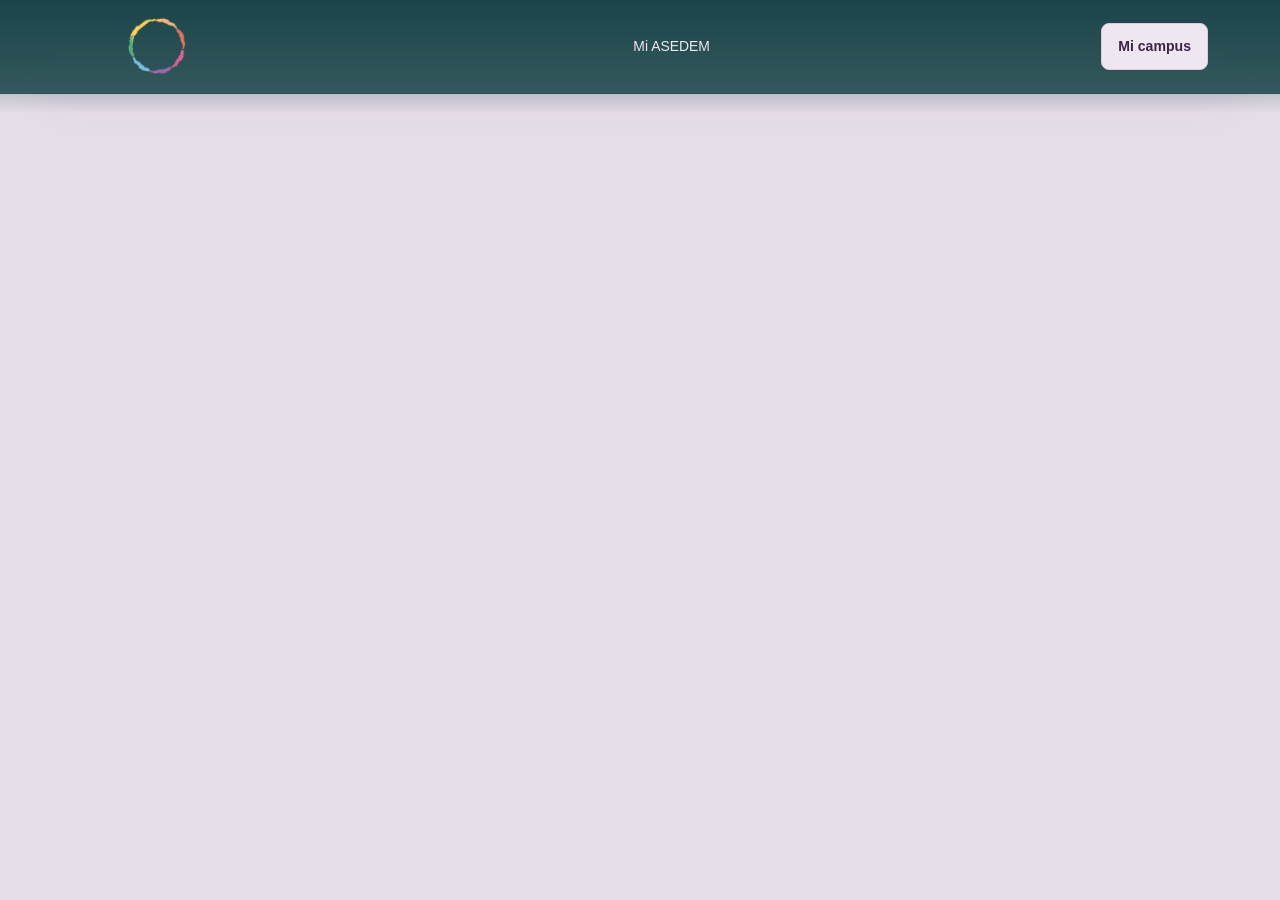
==== commit 2acec17c: "Limita la copia de Dale Una Vuelta a las vistas del campus" ====
--- a/campus-original/index.html
+++ b/campus-original/index.html
@@ -1,119 +1,7 @@
-<!doctype html>
-<html lang="es"><head><meta charset="utf-8"><meta name="viewport" content="width=device-width,initial-scale=1"><meta name="description" content="Escuela Dale Una Vuelta: formación especializada, recursos educativos y aprendizaje compartido."><title>Escuela Dale Una Vuelta</title><link rel="stylesheet" href="css/styles.css"><script defer src="js/data.js"></script><script defer src="js/photos.js"></script><script defer src="js/resources.js"></script><script defer src="js/community.js"></script><script defer src="js/course.js"></script><script defer src="js/catalog.js"></script><script defer src="js/home.js"></script><script defer src="js/professionals.js"></script><script defer src="js/campus.js"></script><script defer src="js/enrolment.js"></script><script defer src="js/unit.js"></script><script defer src="js/learning-content.js"></script><script defer src="js/learning-units.js"></script><script defer src="js/landing.js"></script><script defer src="js/campus-dashboard.js"></script><script defer src="js/campus-services.js"></script><script defer src="js/app.js"></script></head><body>
-<a class="skip" href="#main">Saltar al contenido</a><div class="shell">
-<header class="site-header"><div class="header-inner"><a class="brand" href="#/" aria-label="Dale Una Vuelta, inicio"><img src="assets/duv-logo.png" alt="Dale Una Vuelta" width="1006" height="338"></a><nav id="site-nav" class="site-nav" aria-label="Navegación principal"><a href="#/" data-nav="inicio">Inicio</a><a href="#/formacion" data-nav="catalogo">Formación</a><a href="#/centros-y-entidades" data-nav="centros">Centros y entidades</a><a href="#/recursos" data-nav="recursos">Recursos</a><a href="#/comunidad" data-nav="comunidad">Comunidad</a></nav><div id="campus-user" hidden></div><div class="header-controls"><a href="#/campus" data-nav="campus" class="campus-link">Mi campus</a><button class="menu-toggle" aria-controls="site-nav" aria-expanded="false">Menú</button></div></div><div id="header-mission" class="header-mission"><div class="header-mission-content"><div class="home-hero-eyebrow">Escuela digital · Dale Una Vuelta</div><h1>Formación especializada para comprender y educar.</h1><p>Aprende sobre educación afectivo-sexual, prevención y bienestar digital, desde tu contexto personal o profesional.</p><div class="actions home-hero-actions"><a class="primary" href="#/formacion">Explorar formación →</a><a class="secondary" href="#/centros-y-entidades">Formación para mi centro →</a></div></div></div></header>
-<main id="main" tabindex="-1">
-<aside id="campus-sidebar" hidden></aside>
-<section id="inicio" class="view page home-page home-redesign">
-<section class="home-profiles" aria-labelledby="home-profiles-title"><h2 id="home-profiles-title" class="sr-only">Encuentra tu punto de partida</h2><a href="#/formacion" class="home-profile"><span class="home-profile-number" aria-hidden="true">01</span><div><h3>Quiero formarme</h3><p>Encuentra una formación para ti.</p></div><span aria-hidden="true">↗</span></a><a href="#/centros-y-entidades" class="home-profile"><span class="home-profile-number" aria-hidden="true">02</span><div><h3>Represento a un centro</h3><p>Explora formación para tu equipo.</p></div><span aria-hidden="true">↗</span></a><a href="#/recursos" class="home-profile"><span class="home-profile-number" aria-hidden="true">03</span><div><h3>Busco recursos</h3><p>Descubre materiales educativos.</p></div><span aria-hidden="true">↗</span></a></section>
-<section class="home-section" aria-labelledby="home-courses-title"><div class="home-section-heading"><div><div class="eyebrow">Empieza a aprender</div><h2 id="home-courses-title">Formación para dar otra vuelta.</h2></div><a class="home-text-link" href="#/formacion">Ver todo el catálogo →</a></div><p class="home-section-lead">Referencias de cursos publicadas por Dale Una Vuelta y una propuesta de ejemplo para explorar la demo.</p><div id="home-featured-courses" class="home-course-grid"></div><p class="small home-source-note">Las referencias oficiales no implican una matrícula disponible en esta demo. Consulta las condiciones en la web de origen. Fotografías ilustrativas generadas con IA.</p></section>
-<section class="home-section home-topics" aria-labelledby="home-topics-title"><div class="home-section-heading"><div><div class="eyebrow">Áreas temáticas</div><h2 id="home-topics-title">¿Sobre qué quieres aprender?</h2></div></div><div class="home-topic-grid"><a class="home-topic" href="#/formacion/tema/educacion-afectivo-sexual"><h3>Educación afectivo-sexual</h3><p>Afectividad, intimidad y relaciones desde una mirada educativa.</p><span>Explorar el área →</span></a><a class="home-topic" href="#/formacion/tema/prevencion-pornografia"><h3>Prevención del consumo de pornografía</h3><p>Comprender el contexto y encontrar herramientas de prevención.</p><span>Explorar el área →</span></a><a class="home-topic" href="#/formacion/tema/prevencion-violencias"><h3>Prevención de violencias</h3><p>Reflexionar sobre límites, consentimiento y convivencia.</p><span>Explorar el área →</span></a><a class="home-topic" href="#/formacion/tema/bienestar-digital"><h3>Bienestar digital</h3><p>Hábitos, pensamiento crítico y educación en el entorno digital.</p><span>Explorar el área →</span></a></div></section>
-<section class="white-panel home-centres-feature" aria-labelledby="home-centres-title"><div><div class="eyebrow">Centros y entidades</div><h2 id="home-centres-title">El aprendizaje también empieza en tu equipo.</h2><p>Explora una propuesta de formación para profesorado, centros educativos y entidades, a partir de sus necesidades y objetivos de aprendizaje.</p><a class="primary" href="#/centros-y-entidades">Cuéntanos qué necesita tu centro →</a><p class="small">Programa, modalidad y condiciones se concretarían con cada entidad.</p></div><div class="resource-photo home-centres-image" data-resource-photo="1" role="img" aria-label="Fotografía ilustrativa generada con IA de una formación de adultos"></div></section>
-<section class="home-section" aria-labelledby="home-resources-title"><div class="home-section-heading"><div><div class="eyebrow">Recursos educativos gratuitos</div><h2 id="home-resources-title">Un primer paso para seguir aprendiendo.</h2></div><a class="home-text-link" href="#/recursos">Explorar recursos gratuitos →</a></div><div class="home-resource-grid"><article class="white-panel home-resource"><div class="resource-photo" data-resource-photo="5" aria-hidden="true"></div><div><span class="home-resource-type">Vídeo · Acceso abierto</span><h3>Adolescentes y pornografía</h3><p>Encuéntralo en la biblioteca oficial de vídeos de Dale Una Vuelta.</p><a href="https://www.daleunavuelta.org/videos/" target="_blank" rel="noopener noreferrer">Abrir biblioteca oficial ↗</a></div></article><article class="white-panel home-resource"><div class="resource-photo" data-resource-photo="0" aria-hidden="true"></div><div><span class="home-resource-type home-example-type">Guía de ejemplo · Gratis con registro</span><h3>Conversaciones sobre sexualidad digital</h3><p>Consulta la ficha y descarga gratis el material de ejemplo con un registro breve.</p><a href="#/recurso/conversaciones-sexualidad-digital">Acceder al ejemplo →</a></div></article></div></section>
-<section class="home-section home-about" aria-labelledby="home-about-title"><div><div class="eyebrow">El proyecto</div><h2 id="home-about-title">Aprender, divulgar y compartir conocimiento.</h2></div><div><p>Una propuesta de escuela digital en torno al campo educativo de Dale Una Vuelta: formación especializada, recursos y experiencias de aprendizaje para personas, profesionales y equipos.</p><div class="actions"><a class="home-text-link" href="https://www.daleunavuelta.org/" target="_blank" rel="noopener noreferrer">Conocer Dale Una Vuelta ↗</a><a class="home-text-link" href="#/la-escuela">La escuela →</a></div></div></section>
-<aside class="home-collaboration" aria-labelledby="home-partner-title"><div><div class="eyebrow">Colaboración docente</div><h2 id="home-partner-title">¿Tienes una formación que proponer?</h2><p>Si eres docente o especialista, cuéntanos tu idea y exploremos su encaje en la escuela.</p></div><a class="secondary" href="#/colabora-como-docente">Propón una formación →</a></aside>
-</section>
-<section id="catalogo" class="view page marketplace-page" hidden><div class="marketplace-layout"><aside class="marketplace-sidebar" aria-label="Filtros de formación"><details id="catalog-sidebar-details" open><summary id="catalog-filter-summary">Filtros</summary><div class="sidebar-inner"><h2>Formación</h2><button class="all-courses-link" data-clear-catalog>Ver toda la oferta</button><div id="catalog-filter-groups"></div><p class="filter-disclaimer">Los filtros muestran valores disponibles. La modalidad de las propuestas de ejemplo está por definir.</p><button class="secondary sidebar-clear" data-clear-catalog>Restablecer todo</button></div></details></aside><div class="marketplace-content"><header class="marketplace-heading"><h1>Formación para comprender y acompañar.</h1><p>Talleres, seminarios y cursos online para familias, profesionales y centros educativos.</p></header><div class="marketplace-toolbar"><div><label for="catalog-search">Buscar formaciones</label><input id="catalog-search" type="search" placeholder="Buscar por título, tema o palabra clave…" autocomplete="off"></div><div><label for="catalog-sort">Ordenar formaciones</label><select id="catalog-sort"><option value="recommended">Publicadas primero</option><option value="title">Título: A–Z</option></select></div></div><p class="catalog-demo-note">Las referencias publicadas enlazan a su ficha y fuente oficial. Las tarjetas «Ejemplo» son ficticias. La titularidad y las colaboraciones se identificarán cuando estén confirmadas.</p><div class="catalog-status-row"><p id="catalog-count" role="status" aria-live="polite"></p><button class="catalog-reset-inline" data-clear-catalog>Restablecer todo</button></div><div id="catalog-active-filters" class="catalog-active-filters"></div><div id="catalog-sections"></div><p class="catalog-photo-note">Fotografías ilustrativas generadas con IA; no representan al equipo ni a participantes reales.</p></div></div></section>
-<section id="ficha" class="view page" hidden></section>
-<section id="inscripcion" class="view page checkout-page" hidden></section>
-<section id="recursos" class="view page resource-page library-page" hidden>
- <header class="resource-heading white-panel"><p class="eyebrow">Recursos educativos</p><h1>Biblioteca de recursos gratuitos</h1><p>Guías, vídeos y materiales para familias y profesionales. Explora la biblioteca y consulta las fichas sin registrarte.</p></header>
- <label class="library-search-label" for="resource-search">Buscar recursos</label><input id="resource-search" type="search" placeholder="Busca por título o temática" autocomplete="off">
- <div id="resource-categories" class="library-categories" aria-label="Categorías de recursos"></div>
- <div class="library-controls">
-  <label>Formato<select id="resource-format"><option value="">Todos los formatos</option></select></label>
-  <label>Temática<select id="resource-theme"><option value="">Todas las temáticas</option></select></label>
-  <button type="button" class="secondary" id="resource-clear">Restablecer filtros</button>
- </div>
- <p id="resource-count" role="status"></p><div id="resource-list" class="library-grid"></div>
- <aside class="library-separate"><h2>Materiales del campus</h2><p>Si estás siguiendo una formación, sus materiales complementarios están en el campus.</p><a href="#/campus/materiales">Ir a materiales del campus →</a></aside>
- <aside class="library-separate library-training"><p class="eyebrow">Formación · Sección independiente</p><h2>Profundiza con una formación</h2><p>Explora el curso de ejemplo sobre pornografía, adolescencia y educación sexual digital.</p><a href="#/curso/pornografia-adolescencia-educacion-sexual-digital">Ver ficha del curso →</a></aside>
-</section>
-<section id="recurso-registro" class="view page resource-page library-page" hidden></section>
-<section id="campus-materiales" class="view page" hidden></section>
-<section id="escuela" class="view page" hidden><div class="hero"><div><div class="eyebrow">La escuela · Propuesta conceptual</div><h1>Aprender para comprender y acompañar.</h1><p>Una propuesta que conecta formación, recursos educativos y comunidad alrededor del campo de trabajo de Dale Una Vuelta.</p><a class="primary" href="#/formacion">Explorar formaciones →</a></div><div class="scene scene-4" role="img" aria-label="Personas compartiendo conocimientos"></div></div><p class="note">Este apartado se desarrollará en el siguiente bloque de diseño.</p><a href="https://www.daleunavuelta.org/" target="_blank" rel="noopener noreferrer">Conocer la organización en su web oficial ↗</a></section>
-<section id="docentes" class="view page learning-page" hidden>
-<header class="learning-intro"><div class="eyebrow">Colaboración docente</div><h1>Comparte tu conocimiento en la escuela.</h1><p>Si eres docente, especialista o representas a una entidad, puedes proponer una formación para el catálogo de Escuela Dale Una Vuelta. La escuela estudiaría cada propuesta antes de incorporarla.</p></header>
-<article class="white-panel professional-team"><div><h2>¿Qué puedes proponer?</h2><p>Un curso online, un taller práctico, un seminario o un itinerario para un equipo. Puedes partir de una idea o de materiales que ya hayas desarrollado.</p><button type="button" class="primary" data-professional-request="partner">Presentar una propuesta de curso →</button><p class="small centres-note">Formulario de demostración. Presentar una propuesta no implica su aceptación.</p></div><div class="resource-photo centres-photo" data-resource-photo="3" role="img" aria-label="Fotografía ilustrativa de profesionales compartiendo material educativo"></div></article>
-<section class="white-panel learning-next"><h2>Qué valoraríamos</h2><ul><li>Encaje con la educación afectivo-sexual, el bienestar digital, la prevención de violencias u otras temáticas afines.</li><li>Un público bien definido, objetivos de aprendizaje observables y actividades aplicables a su contexto.</li><li>Contenidos rigurosos, fuentes identificables, materiales accesibles y un enfoque respetuoso.</li></ul></section>
-<section class="centres-process" aria-labelledby="collaboration-process-title"><h2 id="collaboration-process-title">De la propuesta a la publicación</h2><ol><li class="white-panel"><h3>Presentación</h3><p>Describe el curso, a quién se dirige y qué podrá aplicar el alumnado.</p></li><li class="white-panel"><h3>Revisión</h3><p>El equipo estudiaría el encaje y podría pedir aclaraciones o ajustes pedagógicos.</p></li><li class="white-panel"><h3>Acuerdo y publicación</h3><p>Si la propuesta avanza, se acordarían las responsabilidades y condiciones. La publicación requeriría la validación final de la escuela.</p></li></ol></section>
-<section class="learning-faq" aria-labelledby="collaboration-faq-title"><h2 id="collaboration-faq-title">Preguntas frecuentes</h2>
-<details><summary>¿Cómo se tratarán la autoría y los derechos de uso?</summary><p>El reconocimiento de la autoría y los permisos de uso, adaptación y distribución se acordarían por escrito para cada colaboración.</p></details>
-<details><summary>¿Quién se encargaría de la producción?</summary><p>La propuesta puede partir de materiales existentes o de un curso por desarrollar. El alcance del diseño pedagógico, la edición y la producción técnica se definiría en el acuerdo.</p></details>
-<details><summary>¿Cómo se incorporaría la formación al catálogo?</summary><p>Las propuestas seleccionadas podrían incorporarse al catálogo tras la revisión, el acuerdo y la validación final. El marketplace se plantea como un catálogo seleccionado por la escuela.</p></details>
-<details><summary>¿Hay condiciones económicas establecidas?</summary><p>El precio, la remuneración y el posible reparto de ingresos se negociarían individualmente antes de publicar. El envío de la propuesta no implica aceptación ni compromiso económico.</p></details>
-</section>
-<div class="white-panel learning-next"><h2>¿Tienes una formación en mente?</h2><button type="button" class="primary" data-professional-request="partner">Probar el formulario →</button></div>
-</section>
-<section id="comunidad" class="view page learning-page community-page" hidden>
-<header class="learning-intro"><div class="eyebrow">Comunidad gratuita · Propuesta</div><h1>Aprender también es compartir.</h1><p>Un espacio abierto para descubrir recursos educativos y conectar miradas en torno a la educación, la prevención y el aprendizaje.</p></header>
-<div class="community-possibilities"><article class="white-panel"><h2>Recursos abiertos</h2><p>Explora los vídeos y materiales de la biblioteca. Los recursos abiertos se pueden consultar sin cuenta.</p><a href="#/recursos">Explorar recursos →</a></article><article class="white-panel"><h2>Intercambio de experiencias</h2><p>Una propuesta de espacio para compartir herramientas y reflexiones sobre la práctica educativa.</p><p class="small">Dinámica y participación pendientes de validación.</p></article><article class="white-panel"><h2>Encuentros de aprendizaje</h2><p>Una posible vía para conversar sobre temas formativos y aprender entre disciplinas.</p><p class="small">No hay encuentros ni calendario anunciados en esta demo.</p></article></div>
-<section class="white-panel community-invitation"><div><h2>Sigamos aprendiendo juntos.</h2><p>Prueba cómo podrías manifestar interés en recibir novedades de esta propuesta educativa gratuita.</p></div><button class="primary" data-community-interest>Avisadme de las novedades →</button></section>
-<section class="learning-faq" aria-labelledby="community-faq-title"><h2 id="community-faq-title">Sobre esta propuesta</h2><details><summary>¿La comunidad es gratuita?</summary><p>Sí, la propuesta es gratuita. Los recursos abiertos y las actividades de aprendizaje son su eje. El espacio de participación y sus dinámicas todavía están por definir.</p></details><details><summary>¿Participar da acceso a todos los cursos?</summary><p>No. Cada curso tiene su propio acceso individual. La comunidad y el registro gratuito de recursos no incluyen matrícula ni acceso a las formaciones del campus.</p></details><details><summary>¿Puedo utilizar ya el espacio de participación?</summary><p>Esta demo muestra el concepto y un recorrido de interés simulado. No crea cuentas, envía solicitudes ni abre un foro real.</p></details></section>
-<div class="white-panel learning-next"><h2>¿Quieres profundizar en un tema?</h2><p>Consulta las fichas de formación o explora una propuesta para tu centro.</p><div class="actions"><a class="primary" href="#/formacion">Explorar formaciones →</a><a class="secondary" href="#/centros-y-entidades">Formación para centros →</a></div></div></section>
-<section id="centros" class="view page learning-page centres-page organisation-page" hidden>
- <header class="learning-hero">
-  <p class="eyebrow">Formación para organizaciones · Demostración</p>
-  <h1>Formación para centros y entidades</h1>
-  <p>Define qué necesita aprender tu equipo y en qué situaciones debe poder aplicarlo. La propuesta parte de vuestro contexto y de un objetivo de aprendizaje compartido.</p>
- </header>
- <article class="white-panel professional-team">
-  <div><h2>Un punto de partida para tu equipo</h2><p>Para equipos directivos, docentes, profesionales de intervención y responsables de formación que buscan trabajar criterios comunes y aplicarlos en su práctica.</p><button type="button" class="primary" data-centres-start>Cuéntanos qué necesita tu centro →</button></div>
-  <div class="resource-photo centres-photo" data-resource-photo="1" role="img" aria-label="Fotografía ilustrativa generada con IA de una formación de adultos"></div>
- </article>
- <section class="organisation-block" aria-labelledby="centres-formats"><p class="eyebrow">Opciones a valorar</p><h2 id="centres-formats">Formatos y modalidades</h2>
-  <div class="organisation-grid">
-   <article class="white-panel"><h3>Sesión de sensibilización</h3><p>Un primer acercamiento para compartir conceptos y abrir preguntas en el equipo.</p></article>
-   <article class="white-panel"><h3>Taller aplicado</h3><p>Trabajo con situaciones ficticias, decisiones y pautas que puedan trasladarse a la práctica.</p></article>
-   <article class="white-panel"><h3>Itinerario para equipos</h3><p>Varias actividades conectadas con un objetivo común y una aplicación final al contexto del centro.</p></article>
-  </div>
-  <p class="organisation-note">Son ejemplos de diseño. La modalidad presencial, online o mixta, así como la duración y la disponibilidad, se valorarían para cada solicitud.</p>
- </section>
- <section class="organisation-block" aria-labelledby="centres-topics"><h2 id="centres-topics">Áreas temáticas de interés</h2>
-  <div class="organisation-grid">
-   <article class="white-panel"><h3>Educación afectivo-sexual</h3><p>Escucha, consentimiento, límites y conversaciones educativas.</p></article>
-   <article class="white-panel"><h3>Prevención del consumo de pornografía</h3><p>Lectura crítica de representaciones y acompañamiento de preguntas en la adolescencia.</p></article>
-   <article class="white-panel"><h3>Bienestar digital y prevención de violencias</h3><p>Convivencia, intimidad y criterios educativos para situaciones del entorno digital.</p></article>
-  </div>
- </section>
- <section class="centres-process organisation-block" aria-labelledby="centres-process-title"><h2 id="centres-process-title">De la necesidad a la propuesta</h2>
-  <ol><li class="white-panel"><h3>Describe el contexto</h3><p>Indica el público, el tamaño del grupo y qué necesita aprender el equipo.</p></li><li class="white-panel"><h3>Valorar el encaje</h3><p>En un proceso real se revisarían el objetivo, el punto de partida y la viabilidad de la formación.</p></li><li class="white-panel"><h3>Acordar una propuesta</h3><p>El programa, la modalidad, las fechas y el presupuesto se concretarían con la entidad antes de cualquier compromiso.</p></li></ol>
-  <aside class="white-panel organisation-adaptation"><h3>Adaptación al contexto del centro</h3><p>Se podría valorar adaptar los casos, materiales y actividades al perfil y a los objetivos del equipo. El alcance de esa adaptación quedaría por confirmar.</p></aside>
- </section>
- <section class="white-panel organisation-block organisation-request" aria-labelledby="centres-request-title">
-  <p class="eyebrow">Solicitud para organizaciones</p><h2 id="centres-request-title" tabindex="-1">Solicita información o presupuesto</h2>
-  <p class="checkout-notice">Demostración · Usa datos ficticios. El formulario no envía ni almacena datos.</p>
-  <form id="centres-request-form" autocomplete="off">
-   <div class="organisation-fields">
-    <label>Motivo de la solicitud<select name="purpose" required><option value="">Selecciona una opción</option><option>Información</option><option>Presupuesto orientativo</option></select></label>
-    <label>Tipo de entidad<select name="entity" required><option value="">Selecciona una opción</option><option>Centro educativo</option><option>Entidad social o socioeducativa</option><option>Administración pública</option><option>Otra organización</option></select></label>
-    <label>Público destinatario<select name="audience" required><option value="">Selecciona una opción</option><option>Equipo directivo</option><option>Docentes y orientación</option><option>Profesionales de intervención</option><option>Responsables de formación</option><option>Equipo mixto u otro colectivo</option></select></label>
-    <label>Temática<select name="topic" required><option value="">Selecciona una opción</option><option>Educación afectivo-sexual</option><option>Prevención del consumo de pornografía</option><option>Bienestar digital</option><option>Prevención de violencias</option><option>Otra temática o por definir</option></select></label>
-    <label>Número aproximado de participantes<input name="size" type="number" min="1" step="1" required placeholder="Por ejemplo, 25"></label>
-    <label>Modalidad preferida (opcional)<select name="mode"><option>Por decidir</option><option>Presencial</option><option>Online</option><option>Mixta</option></select></label>
-   </div>
-   <label>Necesidades y objetivo del equipo<textarea name="needs" rows="4" maxlength="1200" required placeholder="Por ejemplo, preparar al equipo para responder a preguntas sobre sexualidad digital."></textarea></label>
-   <button class="primary" type="submit">Simular solicitud →</button>
-  </form>
-  <div id="centres-request-status" role="status" tabindex="-1"></div>
- </section>
- <section class="organisation-block organisation-faq" aria-labelledby="centres-faq-title"><h2 id="centres-faq-title">Preguntas frecuentes</h2>
-  <details><summary>¿En qué se diferencia de inscribirme en un curso?</summary><p>La solicitud parte de una necesidad compartida del equipo y serviría para valorar una propuesta para la entidad. El catálogo reúne formaciones de acceso individual.</p></details>
-  <details><summary>¿Podemos adaptar el contenido y elegir modalidad?</summary><p>Puedes indicar preferencias y objetivos. La adaptación, la modalidad y las fechas se confirmarían tras valorar la solicitud.</p></details>
-  <details><summary>¿Hay un precio cerrado por equipo?</summary><p>Esta demo no publica tarifas. En una solicitud operativa, el presupuesto se definiría según el alcance, el grupo y el formato acordado.</p></details>
-  <details><summary>¿Qué ocurre al enviar el formulario?</summary><p>Se muestra una confirmación de prueba. Los campos se vacían y no se envía ni se almacena la información.</p></details>
- </section>
- <aside class="white-panel organisation-final"><h2>¿Qué queréis poder hacer después de la formación?</h2><p>Describe el objetivo de tu equipo para empezar a definir la propuesta.</p><button type="button" class="primary" data-centres-start>Solicitar información o presupuesto →</button><p class="small"><a href="#/formacion">Ver el catálogo de formación individual</a></p></aside>
-</section>
-<section id="campus-login" class="view page campus-login-page" hidden><header class="campus-login-heading"><div class="eyebrow">Campus · Acceso privado</div><h1>Tu espacio para seguir aprendiendo.</h1><p>Accede a tus formaciones y continúa donde lo dejaste.</p></header><section class="white-panel campus-login-card" aria-labelledby="campus-login-title"><h2 id="campus-login-title">Iniciar sesión</h2><form id="campus-login-form"><label for="campus-email">Correo electrónico</label><input id="campus-email" name="email" type="email" autocomplete="username" placeholder="tu-correo@ejemplo.com" maxlength="254" required><label for="campus-password">Contraseña</label><div class="campus-password-field"><input id="campus-password" name="password" type="password" autocomplete="current-password" placeholder="Contraseña de ejemplo" maxlength="128" required><button type="button" id="toggle-campus-password" aria-controls="campus-password" aria-pressed="false">Mostrar</button></div><button type="button" class="text-action campus-forgot" id="campus-forgot-password">¿Has olvidado tu contraseña?</button><p class="small campus-login-note">Demo: utiliza datos de ejemplo. No se envían ni guardan credenciales y no se comprueba una cuenta real.</p><button type="submit" class="primary">Entrar al campus →</button></form><div class="campus-demo-divider"><span>¿Quieres conocer el campus?</span></div><button class="secondary" id="campus-demo-access">Probar con cuenta de demo</button></section><div class="campus-access-explanation"><p>El campus es para quienes están inscritos en una formación, mediante acceso individual o a través de su centro o entidad.</p><p>El registro gratuito de recursos es independiente del acceso al campus.</p><a href="#/formacion">Explorar formaciones</a><span aria-hidden="true"> · </span><a href="#/recursos">Explorar recursos abiertos</a></div></section>
+<!doctype html><html lang="es"><head><meta charset="utf-8"><meta name="viewport" content="width=device-width,initial-scale=1"><meta name="robots" content="noindex"><title>Mi campus · Escuela Asedem</title><link rel="stylesheet" href="css/styles.css"><script defer src="js/data.js"></script><script defer src="js/resources.js"></script><script defer src="js/campus.js"></script><script defer src="js/unit.js"></script><script defer src="js/learning-content.js"></script><script defer src="js/learning-units.js"></script><script defer src="js/campus-dashboard.js"></script><script defer src="js/campus-services.js"></script><script defer src="js/app.js"></script></head><body><a class="skip" href="#main">Saltar al contenido</a><div class="shell"><header class="site-header"><div class="header-inner"><a class="brand" href="../index.html"><img src="../logo.png" alt="Escuela Asedem" width="54" height="54"></a><nav class="site-nav"><a href="../index.html#acceso">Mi ASEDEM</a></nav><div id="campus-user" hidden></div><div class="header-controls"><a class="campus-link" href="#/campus">Mi campus</a><button class="menu-toggle" aria-expanded="false">Menú</button></div></div></header><main id="main" tabindex="-1"><aside id="campus-sidebar" hidden></aside><section id="campus-materiales" class="view page" hidden></section>
+<section id="campus-login" class="view page campus-login-page" hidden><header class="campus-login-heading"><div class="eyebrow">Campus · Acceso privado</div><h1>Tu espacio para seguir aprendiendo.</h1><p>Accede a tus formaciones y continúa donde lo dejaste.</p></header><section class="white-panel campus-login-card" aria-labelledby="campus-login-title"><h2 id="campus-login-title">Iniciar sesión</h2><form id="campus-login-form"><label for="campus-email">Correo electrónico</label><input id="campus-email" name="email" type="email" autocomplete="username" placeholder="tu-correo@ejemplo.com" maxlength="254" required><label for="campus-password">Contraseña</label><div class="campus-password-field"><input id="campus-password" name="password" type="password" autocomplete="current-password" placeholder="Contraseña de ejemplo" maxlength="128" required><button type="button" id="toggle-campus-password" aria-controls="campus-password" aria-pressed="false">Mostrar</button></div><button type="button" class="text-action campus-forgot" id="campus-forgot-password">¿Has olvidado tu contraseña?</button><p class="small campus-login-note">Demo: utiliza datos de ejemplo. No se envían ni guardan credenciales y no se comprueba una cuenta real.</p><button type="submit" class="primary">Entrar al campus →</button></form><div class="campus-demo-divider"><span>¿Quieres conocer el campus?</span></div><button class="secondary" id="campus-demo-access">Probar con cuenta de demo</button></section><div class="campus-access-explanation"><p>El campus es para quienes están inscritos en una formación, mediante acceso individual o a través de su centro o entidad.</p></div></section>
 <section id="campus" class="view page study-page" hidden></section>
 <section id="campus-services" class="view page study-page" hidden></section>
 <section id="campus-curso" class="view page study-page" hidden></section>
 <section id="unidad" class="view page unit-page" hidden></section>
-<section id="unidad-multiformato" class="view page unit-page" hidden></section>
-<section id="landing" class="view page campaign-page" hidden></section>
-<section id="not-found" class="view page" hidden><h1>No encontramos esta página.</h1><p>Puedes volver al inicio o consultar el catálogo.</p><a class="primary" href="#/formacion">Explorar formaciones</a></section>
-</main><div class="demo-ribbon">Propuesta de diseño · Demo interactiva. Sin pagos, cuentas ni envío de datos. Referencias formativas documentadas y propuestas de ejemplo identificadas. Formación para entidades, colaboración docente y comunidad gratuita pendientes de validación.</div><footer class="site-footer"><div class="footer-heading"><span>dale una vuelta. / escuela</span><p>Formación especializada y recursos para seguir aprendiendo.</p></div><nav class="footer-links" aria-label="Información de la escuela"><a href="#/colabora-como-docente" data-nav="docentes">Colabora como docente</a><a href="#/la-escuela" data-nav="escuela">La escuela</a><a href="#/comunidad" data-nav="comunidad">Comunidad gratuita</a><a href="https://www.daleunavuelta.org/conocenos/" target="_blank" rel="noopener noreferrer">Equipo oficial ↗</a><a href="https://www.daleunavuelta.org/" target="_blank" rel="noopener noreferrer">Web oficial ↗</a><a href="administracion.html">Explorar administración · Demo</a><button class="footer-info-button" data-about-demo>Sobre esta demo</button></nav></footer></div>
-<dialog id="demo-dialog" aria-labelledby="dialog-title"><button class="dialog-close" aria-label="Cerrar">×</button><div id="dialog-content"></div></dialog>
-</body></html>
-<!-- Deployment check: main is tracked by the Vercel Git integration. -->
+<section id="unidad-multiformato" class="view page unit-page" hidden></section></main></div><dialog id="demo-dialog" aria-labelledby="dialog-title"><button class="dialog-close" aria-label="Cerrar">×</button><div id="dialog-content"></div></dialog></body></html>
